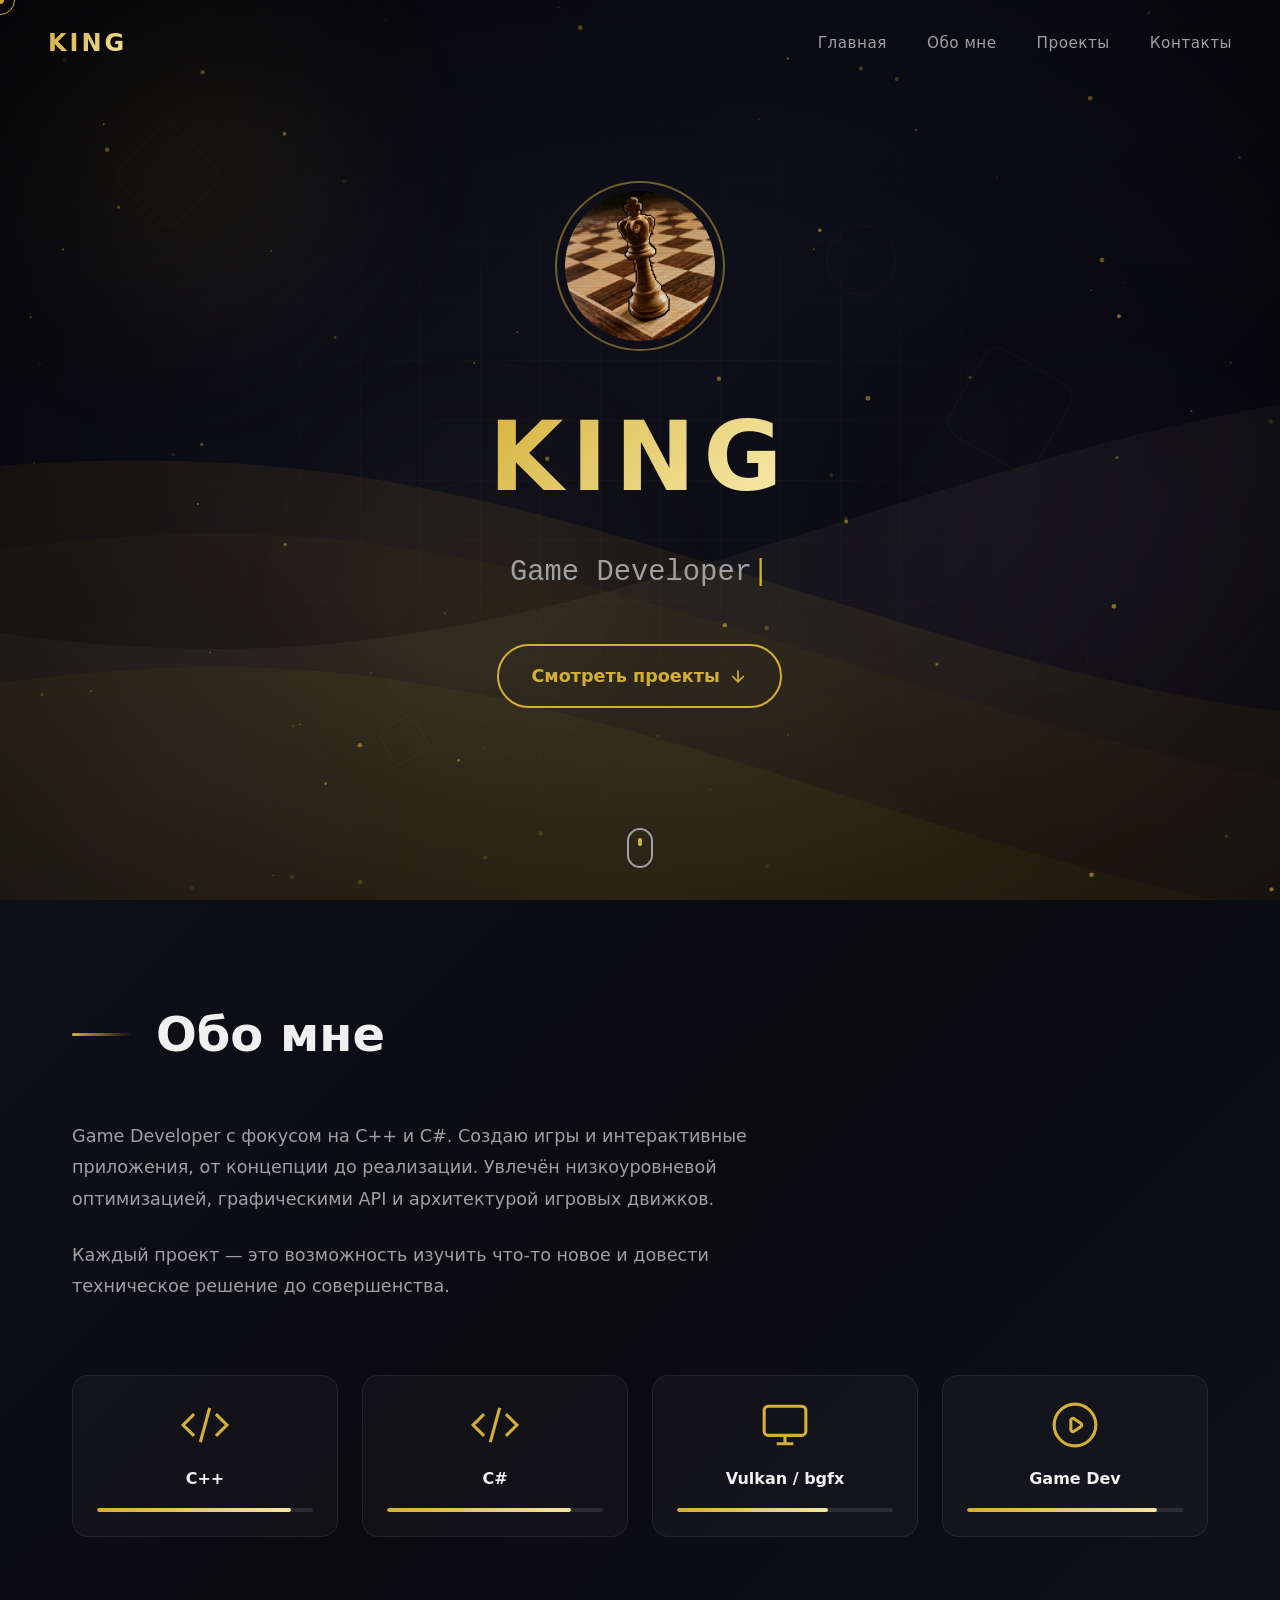
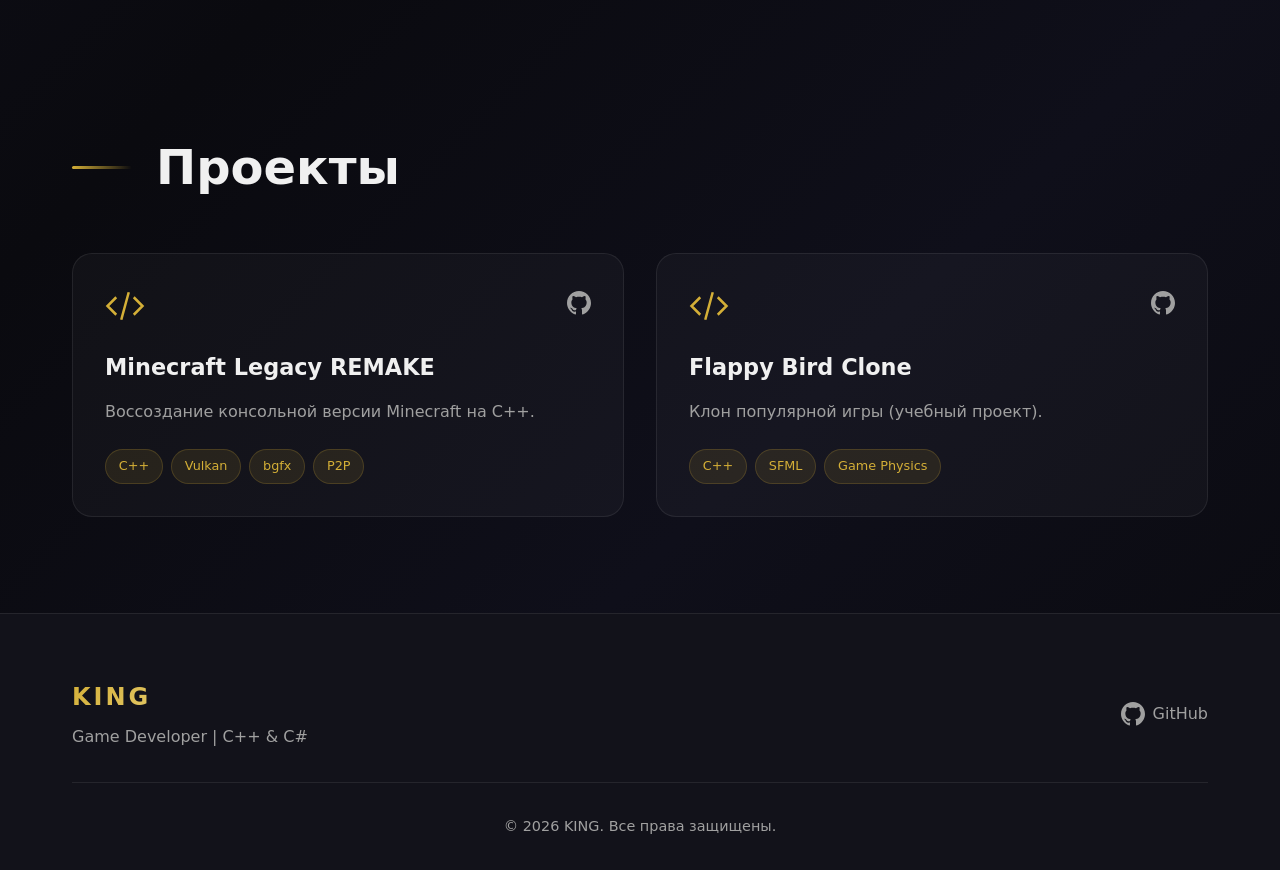
==== index.html @ f9d3071c "Update site files" ====
<!DOCTYPE html>
<html lang="ru">
<head>
    <!-- Кодировка страницы -->
    <meta charset="UTF-8">
    <!-- Адаптивность под мобильные устройства -->
    <meta name="viewport" content="width=device-width, initial-scale=1.0">
    <title>KING — Game Developer</title>
    <link rel="stylesheet" href="style.css">
</head>
<body>

    <!-- ==================== ФОНОВЫЕ ЭЛЕМЕНТЫ ==================== -->
    <!-- Сетка на фоне для визуальной глубины -->
    <div class="bg-grid"></div>

    <!-- Размытые цветные сферы, плавающие по экрану -->
    <div class="bg-orbs">
        <div class="orb orb-1"></div>
        <div class="orb orb-2"></div>
        <div class="orb orb-3"></div>
        <div class="orb orb-4"></div>
    </div>

    <!-- SVG-волны внизу экрана для декоративного эффекта -->
    <div class="waves-container">
        <svg class="wave wave-1" viewBox="0 0 1440 400" preserveAspectRatio="none">
            <path d="M0,200L60,185C120,170,240,140,360,155C480,170,600,230,720,245C840,260,960,230,1080,200C1200,170,1320,140,1380,125L1440,110L1440,400L1380,400C1320,400,1200,400,1080,400C960,400,840,400,720,400C600,400,480,400,360,400C240,400,120,400,60,400L0,400Z"></path>
        </svg>
        <svg class="wave wave-2" viewBox="0 0 1440 400" preserveAspectRatio="none">
            <path d="M0,250L60,230C120,210,240,170,360,180C480,190,600,250,720,270C840,290,960,270,1080,240C1200,210,1320,170,1380,150L1440,130L1440,400L1380,400C1320,400,1200,400,1080,400C960,400,840,400,720,400C600,400,480,400,360,400C240,400,120,400,60,400L0,400Z"></path>
        </svg>
        <svg class="wave wave-3" viewBox="0 0 1440 400" preserveAspectRatio="none">
            <path d="M0,300L60,280C120,260,240,220,360,230C480,240,600,300,720,320C840,340,960,320,1080,290C1200,260,1320,220,1380,200L1440,180L1440,400L1380,400C1320,400,1200,400,1080,400C960,400,840,400,720,400C600,400,480,400,360,400C240,400,120,400,60,400L0,400Z"></path>
        </svg>
        <svg class="wave wave-4" viewBox="0 0 1440 400" preserveAspectRatio="none">
            <path d="M0,150L60,170C120,190,240,230,360,220C480,210,600,150,720,130C840,110,960,130,1080,160C1200,190,1320,230,1380,250L1440,270L1440,400L1380,400C1320,400,1200,400,1080,400C960,400,840,400,720,400C600,400,480,400,360,400C240,400,120,400,60,400L0,400Z"></path>
        </svg>
    </div>

    <!-- Декоративные геометрические фигуры, плавающие по фону -->
    <div class="floating-shapes">
        <div class="shape shape-1"></div>
        <div class="shape shape-2"></div>
        <div class="shape shape-3"></div>
        <div class="shape shape-4"></div>
        <div class="shape shape-5"></div>
    </div>

    <!-- Затемнение по краям экрана (виньетка) -->
    <div class="bg-vignette"></div>

    <!-- ==================== КАСТОМНЫЙ КУРСОР ==================== -->
    <div class="custom-cursor"></div>
    <div class="custom-cursor-follower"></div>

    <!-- Canvas для анимированных частиц -->
    <canvas id="particles"></canvas>

    <!-- ==================== НАВИГАЦИЯ ==================== -->
    <nav class="navbar" id="navbar">
        <div class="nav-logo">KING</div>
        <div class="nav-links">
            <a href="#hero">Главная</a>
            <a href="#about">Обо мне</a>
            <a href="#projects">Проекты</a>
            <a href="#contact">Контакты</a>
        </div>
        <!-- Кнопка-бургер для мобильного меню -->
        <button class="burger" id="burger">
            <span></span>
            <span></span>
            <span></span>
        </button>
    </nav>

    <!-- Полноэкранное мобильное меню -->
    <div class="mobile-menu" id="mobile-menu">
        <a href="#hero">Главная</a>
        <a href="#about">Обо мне</a>
        <a href="#projects">Проекты</a>
        <a href="#contact">Контакты</a>
    </div>

    <!-- ==================== HERO-СЕКЦИЯ ==================== -->
    <section class="hero" id="hero">
        <div class="hero-content">
            <!-- Аватар с анимированным кольцом вокруг -->
            <div class="avatar-container">
                <div class="avatar" id="main-avatar"></div>
                <div class="avatar-ring"></div>
            </div>
            <h1 class="hero-title">KING</h1>
            <!-- Подзаголовок с эффектом печатной машинки -->
            <p class="hero-subtitle"><span id="typed-text"></span><span class="cursor-blink">|</span></p>
            <a href="#projects" class="scroll-btn">
                <span>Смотреть проекты</span>
                <svg class="scroll-arrow" viewBox="0 0 24 24" fill="none" stroke="currentColor" stroke-width="2">
                    <path d="M12 5v14M5 12l7 7 7-7"/>
                </svg>
            </a>
        </div>
        <!-- Индикатор прокрутки (иконка мыши) -->
        <div class="scroll-indicator">
            <div class="mouse">
                <div class="wheel"></div>
            </div>
        </div>
    </section>

    <!-- ==================== СЕКЦИЯ "ОБО МНЕ" ==================== -->
    <section class="about" id="about">
        <div class="container">
            <h2 class="section-title reveal">
                <span class="title-line"></span>
                Обо мне
            </h2>
            <div class="about-content">
                <!-- Текстовое описание -->
                <div class="about-text reveal">
                    <p>Game Developer с фокусом на C++ и C#. Создаю игры и интерактивные приложения, от концепции до реализации. Увлечён низкоуровневой оптимизацией, графическими API и архитектурой игровых движков.</p>
                    <p>Каждый проект — это возможность изучить что-то новое и довести техническое решение до совершенства.</p>
                </div>
                <!-- Карточки навыков с прогресс-барами -->
                <div class="skills-grid reveal">
                    <div class="skill-card">
                        <div class="skill-icon">
                            <svg viewBox="0 0 24 24" fill="none" stroke="currentColor" stroke-width="1.5">
                                <path d="M17.25 6.75L22.5 12l-5.25 5.25m-10.5 0L1.5 12l5.25-5.25m7.5-3l-4.5 16.5"/>
                            </svg>
                        </div>
                        <h3>C++</h3>
                        <div class="skill-bar"><div class="skill-fill" data-width="90"></div></div>
                    </div>
                    <div class="skill-card">
                        <div class="skill-icon">
                            <svg viewBox="0 0 24 24" fill="none" stroke="currentColor" stroke-width="1.5">
                                <path d="M17.25 6.75L22.5 12l-5.25 5.25m-10.5 0L1.5 12l5.25-5.25m7.5-3l-4.5 16.5"/>
                            </svg>
                        </div>
                        <h3>C#</h3>
                        <div class="skill-bar"><div class="skill-fill" data-width="85"></div></div>
                    </div>
                    <div class="skill-card">
                        <div class="skill-icon">
                            <svg viewBox="0 0 24 24" fill="none" stroke="currentColor" stroke-width="1.5">
                                <rect x="2" y="3" width="20" height="14" rx="2"/>
                                <path d="M8 21h8M12 17v4"/>
                            </svg>
                        </div>
                        <h3>Vulkan / bgfx</h3>
                        <div class="skill-bar"><div class="skill-fill" data-width="70"></div></div>
                    </div>
                    <div class="skill-card">
                        <div class="skill-icon">
                            <svg viewBox="0 0 24 24" fill="none" stroke="currentColor" stroke-width="1.5">
                                <path d="M14.752 11.168l-3.197-2.132A1 1 0 0010 9.87v4.263a1 1 0 001.555.832l3.197-2.132a1 1 0 000-1.664z"/>
                                <circle cx="12" cy="12" r="10"/>
                            </svg>
                        </div>
                        <h3>Game Dev</h3>
                        <div class="skill-bar"><div class="skill-fill" data-width="88"></div></div>
                    </div>
                </div>
            </div>
        </div>
    </section>

    <!-- ==================== СЕКЦИЯ "ПРОЕКТЫ" ==================== -->
    <section class="projects" id="projects">
        <div class="container">
            <h2 class="section-title reveal">
                <span class="title-line"></span>
                Проекты
            </h2>
            <!-- Карточки проектов генерируются через JS -->
            <div class="projects-grid" id="projects-grid"></div>
        </div>
    </section>

    <!-- ==================== СТРАНИЦА ПРОЕКТА (полноэкранная) ==================== -->
    <div class="project-page" id="project-page">
        <!-- Панорамное фоновое изображение проекта -->
        <div class="page-panorama" id="page-panorama"></div>
        <!-- Затемняющий оверлей -->
        <div class="page-overlay"></div>
        <!-- Кнопка закрытия страницы проекта -->
        <button class="page-close" onclick="closeProject()">
            <svg viewBox="0 0 24 24" fill="none" stroke="currentColor" stroke-width="2">
                <path d="M18 6L6 18M6 6l12 12"/>
            </svg>
        </button>
        <div class="page-content">
            <div class="page-inner">
                <h1 class="page-title" id="page-title"></h1>
                <p class="page-desc" id="page-desc"></p>
                <!-- Скриншоты проекта (кликабельные, открываются в лайтбоксе) -->
                <div class="page-screenshots" id="page-screenshots"></div>
                <div class="page-tech">
                    <h3>Технологии</h3>
                    <div class="tech-tags" id="page-tech"></div>
                </div>
                <!-- Ссылка на GitHub репозиторий -->
                <a href="#" class="page-github" id="page-github" target="_blank">
                    <svg viewBox="0 0 24 24" fill="currentColor">
                        <path d="M12 0c-6.626 0-12 5.373-12 12 0 5.302 3.438 9.8 8.207 11.387.599.111.793-.261.793-.577v-2.234c-3.338.726-4.033-1.416-4.033-1.416-.546-1.387-1.333-1.756-1.333-1.756-1.089-.745.083-.729.083-.729 1.205.084 1.839 1.237 1.839 1.237 1.07 1.834 2.807 1.304 3.492.997.107-.775.418-1.305.762-1.604-2.665-.305-5.467-1.334-5.467-5.931 0-1.311.469-2.381 1.236-3.221-.124-.303-.535-1.524.117-3.176 0 0 1.008-.322 3.301 1.23.957-.266 1.983-.399 3.003-.404 1.02.005 2.047.138 3.006.404 2.291-1.552 3.297-1.23 3.297-1.23.653 1.653.242 2.874.118 3.176.77.84 1.235 1.911 1.235 3.221 0 4.609-2.807 5.624-5.479 5.921.43.372.823 1.102.823 2.222v3.293c0 .319.192.694.801.576 4.765-1.589 8.199-6.086 8.199-11.386 0-6.627-5.373-12-12-12z"/>
                    </svg>
                    GitHub
                </a>
            </div>
        </div>
    </div>

    <!-- ==================== ЛАЙТБОКС (просмотр изображений) ==================== -->
    <div class="lightbox" id="lightbox">
        <button class="lightbox-close" onclick="closeLightbox()">
            <svg viewBox="0 0 24 24" fill="none" stroke="currentColor" stroke-width="2">
                <path d="M18 6L6 18M6 6l12 12"/>
            </svg>
        </button>
        <img src="" alt="" id="lightbox-img">
    </div>

    <!-- ==================== ФУТЕР ==================== -->
    <footer class="footer" id="contact">
        <div class="container">
            <div class="footer-content">
                <div class="footer-brand">
                    <h3>KING</h3>
                    <p>Game Developer | C++ & C#</p>
                </div>
                <div class="footer-links">
                    <a href="https://github.com/TheLER0N" target="_blank" class="footer-link">
                        <svg viewBox="0 0 24 24" fill="currentColor">
                            <path d="M12 0c-6.626 0-12 5.373-12 12 0 5.302 3.438 9.8 8.207 11.387.599.111.793-.261.793-.577v-2.234c-3.338.726-4.033-1.416-4.033-1.416-.546-1.387-1.333-1.756-1.333-1.756-1.089-.745.083-.729.083-.729 1.205.084 1.839 1.237 1.839 1.237 1.07 1.834 2.807 1.304 3.492.997.107-.775.418-1.305.762-1.604-2.665-.305-5.467-1.334-5.467-5.931 0-1.311.469-2.381 1.236-3.221-.124-.303-.535-1.524.117-3.176 0 0 1.008-.322 3.301 1.23.957-.266 1.983-.399 3.003-.404 1.02.005 2.047.138 3.006.404 2.291-1.552 3.297-1.23 3.297-1.23.653 1.653.242 2.874.118 3.176.77.84 1.235 1.911 1.235 3.221 0 4.609-2.807 5.624-5.479 5.921.43.372.823 1.102.823 2.222v3.293c0 .319.192.694.801.576 4.765-1.589 8.199-6.086 8.199-11.386 0-6.627-5.373-12-12-12z"/>
                        </svg>
                        GitHub
                    </a>
                </div>
            </div>
            <div class="footer-bottom">
                <p>&copy; 2026 KING. Все права защищены.</p>
            </div>
        </div>
    </footer>

    <script>
        // ==================== ДАННЫЕ ПРОЕКТОВ ====================
        // Массив объектов — каждый объект это один проект
        const projects = [
            {
                id: 'mc-legacy',
                title: 'Minecraft Legacy REMAKE',
                shortDesc: 'Воссоздание консольной версии Minecraft на C++.',
                fullDesc: 'Глобальный проект по ремейку Legacy-версии Minecraft. Реализована кастомная генерация миров, поддержка загрузки Bedrock-миров и P2P сервера для мини-игр. Написано с использованием современных графических API (Vulkan/bgfx).',
                github: 'https://github.com/TheLER0N/Minecraft_legacy_REMAKE',
                tech: ['C++', 'Vulkan', 'bgfx', 'P2P'],
                panorama: {
                    day: 'assets/Minecraft leagcy REMAKE/panorama_tu69_day.png',
                    night: 'assets/Minecraft leagcy REMAKE/panorama_tu69_night.png',
                },
                theme: {
                    bg: '#1a1f1a',
                    accent: '#5c9125',
                },
                screenshots: [
                    'assets/Minecraft leagcy REMAKE/chunk.png',
                    'assets/Minecraft leagcy REMAKE/menu.png',
                    'assets/Minecraft leagcy REMAKE/gen_world.png'
                ],
                // Отдельная страница вместо модалки
                isExternal: true,
                pageUrl: 'minecraft_legacy.html'
            },
            {
                id: 'flappy',
                title: 'Flappy Bird Clone',
                shortDesc: 'Клон популярной игры (учебный проект).',
                fullDesc: 'Разработка клона Flappy Bird. Изначально делался как проект для сдачи преподавателю. Акцент на физику прыжка и бесконечную генерацию труб.',
                github: 'https://github.com/TheLER0N',
                tech: ['C++', 'SFML', 'Game Physics'],
                panorama: '',
                theme: {
                    bg: '#1a2530',
                    accent: '#71c5cf',
                },
                screenshots: []
            }
        ];

        // ==================== РЕНДЕР КАРТОЧЕК ПРОЕКТОВ ====================
        const grid = document.getElementById('projects-grid');
        const projectPage = document.getElementById('project-page');
        const root = document.documentElement;

        // Генерируем карточки из массива projects
        projects.forEach((proj, i) => {
            const card = document.createElement('div');
            card.className = 'project-card reveal';
            card.style.transitionDelay = `${i * 0.1}s`;
            card.innerHTML = `
                <div class="card-glow"></div>
                <div class="card-header">
                    <div class="card-icon">
                        <svg viewBox="0 0 24 24" fill="none" stroke="currentColor" stroke-width="1.5">
                            <path d="M17.25 6.75L22.5 12l-5.25 5.25m-10.5 0L1.5 12l5.25-5.25m7.5-3l-4.5 16.5"/>
                        </svg>
                    </div>
                    <a href="${proj.github}" target="_blank" class="card-github" onclick="event.stopPropagation()">
                        <svg viewBox="0 0 24 24" fill="currentColor">
                            <path d="M12 0c-6.626 0-12 5.373-12 12 0 5.302 3.438 9.8 8.207 11.387.599.111.793-.261.793-.577v-2.234c-3.338.726-4.033-1.416-4.033-1.416-.546-1.387-1.333-1.756-1.333-1.756-1.089-.745.083-.729.083-.729 1.205.084 1.839 1.237 1.839 1.237 1.07 1.834 2.807 1.304 3.492.997.107-.775.418-1.305.762-1.604-2.665-.305-5.467-1.334-5.467-5.931 0-1.311.469-2.381 1.236-3.221-.124-.303-.535-1.524.117-3.176 0 0 1.008-.322 3.301 1.23.957-.266 1.983-.399 3.003-.404 1.02.005 2.047.138 3.006.404 2.291-1.552 3.297-1.23 3.297-1.23.653 1.653.242 2.874.118 3.176.77.84 1.235 1.911 1.235 3.221 0 4.609-2.807 5.624-5.479 5.921.43.372.823 1.102.823 2.222v3.293c0 .319.192.694.801.576 4.765-1.589 8.199-6.086 8.199-11.386 0-6.627-5.373-12-12-12z"/>
                        </svg>
                    </a>
                </div>
                <h3>${proj.title}</h3>
                <p>${proj.shortDesc}</p>
                <div class="card-tags">
                    ${proj.tech.map(t => `<span class="tag">${t}</span>`).join('')}
                </div>
            `;

            // Если проект имеет отдельную страницу — делаем карточку ссылкой
            if (proj.isExternal) {
                const link = document.createElement('a');
                link.href = proj.pageUrl;
                link.className = 'project-card-link';
                link.style.textDecoration = 'none';
                link.style.color = 'inherit';
                link.style.display = 'block';
                link.appendChild(card);
                // Tilt-эффект для карточек-ссылок
                link.addEventListener('mousemove', (e) => handleCardTilt(e, card));
                link.addEventListener('mouseleave', () => resetCardTilt(card));
                grid.appendChild(link);
            } else {
                // Обычная модалка
                card.onclick = () => openProject(proj);
                card.addEventListener('mousemove', (e) => handleCardTilt(e, card));
                card.addEventListener('mouseleave', () => resetCardTilt(card));
                grid.appendChild(card);
            }
        });

        // ==================== 3D TILT-ЭФФЕКТ КАРТОЧЕК ====================
        function handleCardTilt(e, card) {
            const rect = card.getBoundingClientRect();
            const x = e.clientX - rect.left;
            const y = e.clientY - rect.top;
            const centerX = rect.width / 2;
            const centerY = rect.height / 2;
            const rotateX = (y - centerY) / 15;
            const rotateY = (centerX - x) / 15;
            card.style.transform = `perspective(1000px) rotateX(${rotateX}deg) rotateY(${rotateY}deg) translateY(-8px)`;
            // Свечение следует за курсором
            const glow = card.querySelector('.card-glow');
            glow.style.background = `radial-gradient(circle at ${x}px ${y}px, rgba(212, 175, 55, 0.15), transparent 60%)`;
        }

        function resetCardTilt(card) {
            card.style.transform = '';
            const glow = card.querySelector('.card-glow');
            glow.style.background = 'transparent';
        }

        // ==================== ОТКРЫТИЕ СТРАНИЦЫ ПРОЕКТА ====================
        function openProject(proj) {
            // Устанавливаем акцентный цвет страницы проекта
            root.style.setProperty('--page-accent', proj.theme.accent);

            // Выбираем панораму (10% шанс ночной для Minecraft)
            let panoramaSrc;
            if (typeof proj.panorama === 'object') {
                panoramaSrc = Math.random() < 0.1 ? proj.panorama.night : proj.panorama.day;
            } else if (proj.panorama) {
                panoramaSrc = proj.panorama;
            } else {
                panoramaSrc = '';
            }
            if (panoramaSrc) {
                document.getElementById('page-panorama').style.backgroundImage = `url('${panoramaSrc}')`;
            }
            document.getElementById('page-title').innerText = proj.title;
            document.getElementById('page-title').style.color = proj.theme.accent;
            document.getElementById('page-desc').innerText = proj.fullDesc;
            document.getElementById('page-github').href = proj.github;

            // Рендерим теги технологий
            const techContainer = document.getElementById('page-tech');
            techContainer.innerHTML = proj.tech.map(t => `<span class="tag">${t}</span>`).join('');

            // Рендерим скриншоты с обработкой ошибок
            const screensContainer = document.getElementById('page-screenshots');
            screensContainer.innerHTML = '';
            if (proj.screenshots && proj.screenshots.length > 0) {
                proj.screenshots.forEach(src => {
                    const img = document.createElement('img');
                    img.src = src;
                    img.className = 'page-screenshot-img';
                    img.alt = `Скриншот ${proj.title}`;
                    img.onclick = () => openLightbox(src);
                    // Если изображение не загрузилось — показываем заглушку
                    img.onerror = () => {
                        img.style.display = 'none';
                        screensContainer.innerHTML += `<div class="page-screenshot-placeholder">Скриншот скоро появится</div>`;
                    };
                    screensContainer.appendChild(img);
                });
            } else {
                screensContainer.innerHTML = `<div class="page-screenshot-placeholder">Скриншоты скоро появятся</div>`;
            }

            // Активируем страницу и блокируем прокрутку фона
            projectPage.classList.add('active');
            document.body.style.overflow = 'hidden';
        }

        function closeProject() {
            projectPage.classList.remove('active');
            document.body.style.overflow = '';
        }

        // ==================== ЛАЙТБОКС ====================
        const lightbox = document.getElementById('lightbox');
        const lightboxImg = document.getElementById('lightbox-img');

        function openLightbox(src) {
            lightboxImg.src = src;
            lightbox.classList.add('active');
        }

        function closeLightbox() {
            lightbox.classList.remove('active');
        }

        // Закрытие лайтбокса по клику на фон
        lightbox.onclick = (e) => {
            if (e.target === lightbox) closeLightbox();
        };

        // Закрытие по Escape (и проекта, и лайтбокса)
        document.addEventListener('keydown', (e) => {
            if (e.key === 'Escape') {
                closeProject();
                closeLightbox();
            }
        });

        // ==================== ЭФФЕКТ ПЕЧАТНОЙ МАШИНКИ ====================
        const typedText = document.getElementById('typed-text');
        const phrases = ['Game Developer', 'C++ & C#', 'Vulkan / bgfx', 'Creating Worlds'];
        let phraseIndex = 0;
        let charIndex = 0;
        let isDeleting = false;

        function typeEffect() {
            const current = phrases[phraseIndex];
            if (isDeleting) {
                typedText.textContent = current.substring(0, charIndex--);
            } else {
                typedText.textContent = current.substring(0, charIndex++);
            }

            let speed = isDeleting ? 50 : 100;

            // Пауза после полного набора, затем удаление
            if (!isDeleting && charIndex === current.length + 1) {
                speed = 2000;
                isDeleting = true;
            } else if (isDeleting && charIndex === -1) {
                isDeleting = false;
                phraseIndex = (phraseIndex + 1) % phrases.length;
                speed = 500;
            }

            setTimeout(typeEffect, speed);
        }

        typeEffect();

        // ==================== НАВБАР (эффект при скролле) ====================
        const navbar = document.getElementById('navbar');
        window.addEventListener('scroll', () => {
            navbar.classList.toggle('scrolled', window.scrollY > 50);
        });

        // ==================== МОБИЛЬНОЕ МЕНЮ ====================
        const burger = document.getElementById('burger');
        const mobileMenu = document.getElementById('mobile-menu');
        burger.addEventListener('click', () => {
            burger.classList.toggle('active');
            mobileMenu.classList.toggle('active');
        });

        // Закрытие мобильного меню при клике на ссылку
        mobileMenu.querySelectorAll('a').forEach(link => {
            link.addEventListener('click', () => {
                burger.classList.remove('active');
                mobileMenu.classList.remove('active');
            });
        });

        // ==================== SCROLL-АНИМАЦИИ (IntersectionObserver) ====================
        const observer = new IntersectionObserver((entries) => {
            entries.forEach(entry => {
                if (entry.isIntersecting) {
                    entry.target.classList.add('visible');
                    // Анимируем skill-бары при появлении в viewport
                    const fills = entry.target.querySelectorAll('.skill-fill');
                    fills.forEach(fill => {
                        const width = fill.getAttribute('data-width');
                        setTimeout(() => {
                            fill.style.width = width + '%';
                        }, 300);
                    });
                }
            });
        }, { threshold: 0.1 });

        document.querySelectorAll('.reveal').forEach(el => observer.observe(el));

        // ==================== СИСТЕМА ЧАСТИЦ (Canvas) ====================
        const canvas = document.getElementById('particles');
        const ctx = canvas.getContext('2d');
        let particles = [];

        function resizeCanvas() {
            canvas.width = window.innerWidth;
            canvas.height = window.innerHeight;
        }

        resizeCanvas();
        window.addEventListener('resize', resizeCanvas);

        class Particle {
            constructor() {
                this.reset();
            }
            reset() {
                this.x = Math.random() * canvas.width;
                this.y = Math.random() * canvas.height;
                this.size = Math.random() * 2 + 0.5;
                this.speedX = (Math.random() - 0.5) * 0.5;
                this.speedY = (Math.random() - 0.5) * 0.5;
                this.opacity = Math.random() * 0.5 + 0.1;
            }
            update() {
                this.x += this.speedX;
                this.y += this.speedY;
                // Если частица вышла за границы — сброс
                if (this.x < 0 || this.x > canvas.width || this.y < 0 || this.y > canvas.height) {
                    this.reset();
                }
            }
            draw() {
                ctx.beginPath();
                ctx.arc(this.x, this.y, this.size, 0, Math.PI * 2);
                ctx.fillStyle = `rgba(212, 175, 55, ${this.opacity})`;
                ctx.fill();
            }
        }

        // Создаём 80 частиц
        for (let i = 0; i < 80; i++) {
            particles.push(new Particle());
        }

        function animateParticles() {
            ctx.clearRect(0, 0, canvas.width, canvas.height);
            particles.forEach(p => {
                p.update();
                p.draw();
            });

            // Рисуем линии между близкими частицами
            for (let i = 0; i < particles.length; i++) {
                for (let j = i + 1; j < particles.length; j++) {
                    const dx = particles[i].x - particles[j].x;
                    const dy = particles[i].y - particles[j].y;
                    const dist = Math.sqrt(dx * dx + dy * dy);
                    if (dist < 100) {
                        ctx.beginPath();
                        ctx.moveTo(particles[i].x, particles[i].y);
                        ctx.lineTo(particles[j].x, particles[j].y);
                        ctx.strokeStyle = `rgba(212, 175, 55, ${0.08 * (1 - dist / 100)})`;
                        ctx.lineWidth = 0.5;
                        ctx.stroke();
                    }
                }
            }
            requestAnimationFrame(animateParticles);
        }

        animateParticles();

        // ==================== КАСТОМНЫЙ КУРСОР ====================
        const cursor = document.querySelector('.custom-cursor');
        const follower = document.querySelector('.custom-cursor-follower');

        let mouseX = 0, mouseY = 0;
        let followerX = 0, followerY = 0;
        const speed = 0.12;

        document.addEventListener('mousemove', (e) => {
            mouseX = e.clientX;
            mouseY = e.clientY;
            cursor.style.left = mouseX + 'px';
            cursor.style.top = mouseY + 'px';
        });

        // Follower плавно догоняет курсор
        function animateFollower() {
            followerX += (mouseX - followerX) * speed;
            followerY += (mouseY - followerY) * speed;
            follower.style.left = followerX + 'px';
            follower.style.top = followerY + 'px';
            requestAnimationFrame(animateFollower);
        }

        animateFollower();

        // Увеличение курсора при наведении на интерактивные элементы
        document.querySelectorAll('a, button, .project-card').forEach(el => {
            el.addEventListener('mouseenter', () => {
                cursor.classList.add('active');
                follower.classList.add('active');
            });
            el.addEventListener('mouseleave', () => {
                cursor.classList.remove('active');
                follower.classList.remove('active');
            });
        });

        // ==================== ПЛАВНАЯ ПРОКРУТКА ====================
        document.querySelectorAll('.nav-links a').forEach(link => {
            link.addEventListener('click', (e) => {
                e.preventDefault();
                const target = document.querySelector(link.getAttribute('href'));
                if (target) {
                    target.scrollIntoView({ behavior: 'smooth' });
                }
            });
        });

        document.querySelectorAll('.mobile-menu a').forEach(link => {
            link.addEventListener('click', (e) => {
                e.preventDefault();
                const target = document.querySelector(link.getAttribute('href'));
                if (target) {
                    target.scrollIntoView({ behavior: 'smooth' });
                }
            });
        });
    </script>
</body>
</html>
---- style.css ----
/* ==================== CSS ПЕРЕМЕННЫЕ ==================== */
/* Основная цветовая палитра: тёмный фон + золотой акцент */
:root {
    --bg-primary: #0a0a0f;
    --bg-secondary: #12121a;
    --bg-card: rgba(255, 255, 255, 0.03);
    --text-primary: #f0f0f0;
    --text-secondary: #a0a0a0;
    --accent: #d4af37;
    --accent-light: #f4e5a1;
    --accent-glow: rgba(212, 175, 55, 0.3);
    --accent-subtle: rgba(212, 175, 55, 0.1);
    --font-main: 'Segoe UI', system-ui, -apple-system, sans-serif;
    --font-mono: 'JetBrains Mono', 'Fira Code', 'Courier New', monospace;
    --border: rgba(255, 255, 255, 0.08);
    --modal-accent: #d4af37;
    --transition: 0.3s cubic-bezier(0.4, 0, 0.2, 1);
}

/* ==================== СБРОС СТИЛЕЙ ==================== */
* {
    margin: 0;
    padding: 0;
    box-sizing: border-box;
}

html {
    scroll-behavior: smooth;
}

body {
    background: linear-gradient(135deg, #0a0a0f 0%, #0f0f1a 25%, #0a0a0f 50%, #0f0f1a 75%, #0a0a0f 100%);
    color: var(--text-primary);
    font-family: var(--font-main);
    line-height: 1.6;
    overflow-x: hidden;
    overscroll-behavior: none;
}

/* ==================== ФОНОВАЯ СЕТКА ==================== */
.bg-grid {
    position: fixed;
    top: 0;
    left: 0;
    width: 100%;
    height: 100%;
    z-index: 0;
    pointer-events: none;
    background-image:
        linear-gradient(rgba(212, 175, 55, 0.03) 1px, transparent 1px),
        linear-gradient(90deg, rgba(212, 175, 55, 0.03) 1px, transparent 1px);
    background-size: 60px 60px;
    mask-image: radial-gradient(ellipse at center, black 20%, transparent 70%);
    -webkit-mask-image: radial-gradient(ellipse at center, black 20%, transparent 70%);
    transform: translateZ(0);
    contain: layout style paint;
}

/* ==================== ПЛАВАЮЩИЕ ОРБЫ (размытые цветные сферы) ==================== */
.bg-orbs {
    position: fixed;
    top: 0;
    left: 0;
    width: 100%;
    height: 100%;
    z-index: 0;
    pointer-events: none;
    overflow: hidden;
    transform: translateZ(0);
    contain: layout style paint;
}

.orb {
    position: absolute;
    border-radius: 50%;
    filter: blur(60px);
    opacity: 0.35;
    will-change: transform;
    transform: translateZ(0);
}

/* Орб 1: золотой, верхний левый угол */
.orb-1 {
    width: 500px;
    height: 500px;
    background: radial-gradient(circle, rgba(212, 175, 55, 0.3), transparent 70%);
    top: -10%;
    left: -5%;
    animation: orb-float-1 25s ease-in-out infinite;
}

/* Орб 2: фиолетовый, правая сторона */
.orb-2 {
    width: 600px;
    height: 600px;
    background: radial-gradient(circle, rgba(100, 60, 180, 0.2), transparent 70%);
    top: 30%;
    right: -10%;
    animation: orb-float-2 30s ease-in-out infinite;
}

/* Орб 3: золотой, нижняя часть */
.orb-3 {
    width: 450px;
    height: 450px;
    background: radial-gradient(circle, rgba(212, 175, 55, 0.15), transparent 70%);
    bottom: 10%;
    left: 20%;
    animation: orb-float-3 22s ease-in-out infinite;
}

/* Орб 4: синий, нижний левый угол */
.orb-4 {
    width: 550px;
    height: 550px;
    background: radial-gradient(circle, rgba(30, 80, 160, 0.15), transparent 70%);
    top: 60%;
    left: -10%;
    animation: orb-float-4 28s ease-in-out infinite;
}

/* Анимации плавания для каждого орба (уникальные траектории) */
@keyframes orb-float-1 {
    0%, 100% { transform: translate(0, 0) scale(1); }
    25% { transform: translate(100px, 80px) scale(1.1); }
    50% { transform: translate(50px, 150px) scale(0.9); }
    75% { transform: translate(-30px, 60px) scale(1.05); }
}

@keyframes orb-float-2 {
    0%, 100% { transform: translate(0, 0) scale(1); }
    25% { transform: translate(-80px, -60px) scale(1.15); }
    50% { transform: translate(-120px, 40px) scale(0.85); }
    75% { transform: translate(-40px, -100px) scale(1.1); }
}

@keyframes orb-float-3 {
    0%, 100% { transform: translate(0, 0) scale(1); }
    25% { transform: translate(60px, -80px) scale(0.95); }
    50% { transform: translate(-40px, -120px) scale(1.1); }
    75% { transform: translate(80px, -40px) scale(1); }
}

@keyframes orb-float-4 {
    0%, 100% { transform: translate(0, 0) scale(1); }
    25% { transform: translate(70px, -50px) scale(1.1); }
    50% { transform: translate(120px, -100px) scale(0.9); }
    75% { transform: translate(40px, -30px) scale(1.05); }
}

/* ==================== ВИНЬЕТКА (затемнение по краям) ==================== */
.bg-vignette {
    position: fixed;
    top: 0;
    left: 0;
    width: 100%;
    height: 100%;
    z-index: 0;
    pointer-events: none;
    background: radial-gradient(ellipse at center, transparent 40%, rgba(0, 0, 0, 0.5) 100%);
}

/* ==================== ДЕКОРАТИВНЫЕ ГЕОМЕТРИЧЕСКИЕ ФИГУРЫ ==================== */
.floating-shapes {
    position: fixed;
    top: 0;
    left: 0;
    width: 100%;
    height: 100%;
    z-index: 0;
    pointer-events: none;
    overflow: hidden;
    transform: translateZ(0);
    contain: layout style paint;
}

.shape {
    position: absolute;
    border: 1px solid rgba(212, 175, 55, 0.15);
    opacity: 0.3;
    will-change: transform;
    transform: translateZ(0);
}

.shape-1 {
    width: 80px;
    height: 80px;
    top: 15%;
    left: 10%;
    border-radius: 12px;
    transform: rotate(45deg) translateZ(0);
    animation: shape-float-1 20s ease-in-out infinite;
}

.shape-2 {
    width: 60px;
    height: 60px;
    top: 70%;
    right: 15%;
    border-radius: 50%;
    animation: shape-float-2 25s ease-in-out infinite;
}

.shape-3 {
    width: 100px;
    height: 100px;
    top: 40%;
    left: 75%;
    border-radius: 16px;
    transform: rotate(30deg) translateZ(0);
    animation: shape-float-3 22s ease-in-out infinite;
}

.shape-4 {
    width: 40px;
    height: 40px;
    top: 80%;
    left: 30%;
    border-radius: 8px;
    transform: rotate(60deg) translateZ(0);
    animation: shape-float-4 18s ease-in-out infinite;
}

.shape-5 {
    width: 70px;
    height: 70px;
    top: 25%;
    right: 30%;
    border-radius: 50%;
    animation: shape-float-5 28s ease-in-out infinite;
}

/* Анимации плавания фигур (вращение + перемещение) */
@keyframes shape-float-1 {
    0%, 100% { transform: rotate(45deg) translate(0, 0); opacity: 0.3; }
    25% { transform: rotate(90deg) translate(30px, -20px); opacity: 0.5; }
    50% { transform: rotate(135deg) translate(-20px, 30px); opacity: 0.2; }
    75% { transform: rotate(180deg) translate(10px, -10px); opacity: 0.4; }
}

@keyframes shape-float-2 {
    0%, 100% { transform: translate(0, 0); opacity: 0.3; }
    33% { transform: translate(-40px, -30px); opacity: 0.5; }
    66% { transform: translate(20px, 20px); opacity: 0.2; }
}

@keyframes shape-float-3 {
    0%, 100% { transform: rotate(30deg) translate(0, 0); opacity: 0.25; }
    50% { transform: rotate(120deg) translate(-30px, 40px); opacity: 0.45; }
}

@keyframes shape-float-4 {
    0%, 100% { transform: rotate(60deg) translate(0, 0); opacity: 0.35; }
    25% { transform: rotate(120deg) translate(20px, 10px); opacity: 0.2; }
    75% { transform: rotate(240deg) translate(-15px, -25px); opacity: 0.5; }
}

@keyframes shape-float-5 {
    0%, 100% { transform: translate(0, 0) scale(1); opacity: 0.3; }
    50% { transform: translate(40px, -20px) scale(1.2); opacity: 0.5; }
}

/* ==================== SVG-ВОЛНЫ (декоративные, внизу экрана) ==================== */
.waves-container {
    position: fixed;
    top: 0;
    left: 0;
    width: 100%;
    height: 100%;
    z-index: 0;
    pointer-events: none;
    overflow: hidden;
    transform: translateZ(0);
    contain: layout style paint;
}

.wave {
    position: absolute;
    width: 300%;
    height: auto;
    bottom: -25%;
    left: -50%;
    will-change: transform;
    transform: translateZ(0);
}

.wave-1 {
    fill: var(--accent);
    opacity: 0.08;
    animation: wave-move-1 18s ease-in-out infinite alternate;
}

.wave-2 {
    fill: #8b6914;
    opacity: 0.06;
    animation: wave-move-2 22s ease-in-out infinite alternate;
}

.wave-3 {
    fill: #c9a02e;
    opacity: 0.07;
    animation: wave-move-3 26s ease-in-out infinite alternate;
}

.wave-4 {
    fill: #f4e5a1;
    opacity: 0.05;
    animation: wave-move-4 15s ease-in-out infinite alternate;
}

/* Анимации движения волн (разные скорости для параллакса) */
@keyframes wave-move-1 {
    0% { transform: translateX(-5%) translateY(0); }
    100% { transform: translateX(5%) translateY(-15px); }
}

@keyframes wave-move-2 {
    0% { transform: translateX(3%) translateY(5px); }
    100% { transform: translateX(-7%) translateY(-20px); }
}

@keyframes wave-move-3 {
    0% { transform: translateX(-4%) translateY(-5px); }
    100% { transform: translateX(6%) translateY(10px); }
}

@keyframes wave-move-4 {
    0% { transform: translateX(5%) translateY(0); }
    100% { transform: translateX(-5%) translateY(-25px); }
}

/* ==================== ВЫДЕЛЕНИЕ ТЕКСТА И СКРОЛЛБАР ==================== */
::selection {
    background: var(--accent);
    color: var(--bg-primary);
}

::-webkit-scrollbar {
    width: 8px;
}

::-webkit-scrollbar-track {
    background: var(--bg-primary);
}

::-webkit-scrollbar-thumb {
    background: var(--accent);
    border-radius: 4px;
}

::-webkit-scrollbar-thumb:hover {
    background: var(--accent-light);
}

/* ==================== CANVAS ЧАСТИЦ ==================== */
#particles {
    position: fixed;
    top: 0;
    left: 0;
    width: 100%;
    height: 100%;
    pointer-events: none;
    z-index: 0;
}

/* ==================== КАСТОМНЫЙ КУРСОР ==================== */
.custom-cursor {
    width: 8px;
    height: 8px;
    background: var(--accent);
    border-radius: 50%;
    position: fixed;
    pointer-events: none;
    z-index: 10000;
    transform: translate(-50%, -50%);
    transition: width 0.2s, height 0.2s, background 0.2s;
    mix-blend-mode: difference;
}

.custom-cursor-follower {
    width: 30px;
    height: 30px;
    border: 1px solid var(--accent);
    border-radius: 50%;
    position: fixed;
    pointer-events: none;
    z-index: 9999;
    transform: translate(-50%, -50%);
    transition: left 0.15s ease-out, top 0.15s ease-out, width 0.3s, height 0.3s, border-color 0.3s;
}

/* Увеличение курсора при наведении на интерактивные элементы */
.custom-cursor.active,
.custom-cursor-follower.active {
    width: 50px;
    height: 50px;
    background: rgba(212, 175, 55, 0.1);
    border-color: var(--accent-light);
}

/* ==================== НАВИГАЦИЯ (НАВБАР) ==================== */
.navbar {
    position: fixed;
    top: 0;
    left: 0;
    right: 0;
    z-index: 1000;
    padding: 1.5rem 3rem;
    display: flex;
    justify-content: space-between;
    align-items: center;
    transition: all var(--transition);
}

/* Сжатие и размытие фона при скролле */
.navbar.scrolled {
    padding: 1rem 3rem;
    background: rgba(10, 10, 15, 0.85);
    backdrop-filter: blur(20px);
    border-bottom: 1px solid var(--border);
}

.nav-logo {
    font-size: 1.5rem;
    font-weight: 800;
    letter-spacing: 3px;
    background: linear-gradient(135deg, var(--accent), var(--accent-light));
    -webkit-background-clip: text;
    -webkit-text-fill-color: transparent;
    background-clip: text;
}

.nav-links {
    display: flex;
    gap: 2.5rem;
}

.nav-links a {
    color: var(--text-secondary);
    text-decoration: none;
    font-size: 0.95rem;
    font-weight: 500;
    letter-spacing: 0.5px;
    transition: color var(--transition);
    position: relative;
}

/* Подчёркивание ссылки при наведении */
.nav-links a::after {
    content: '';
    position: absolute;
    bottom: -4px;
    left: 0;
    width: 0;
    height: 2px;
    background: var(--accent);
    transition: width var(--transition);
}

.nav-links a:hover {
    color: var(--accent);
}

.nav-links a:hover::after {
    width: 100%;
}

/* ==================== БУРГЕР-МЕНЮ (мобильное) ==================== */
.burger {
    display: none;
    flex-direction: column;
    gap: 5px;
    background: none;
    border: none;
    cursor: pointer;
    padding: 5px;
}

.burger span {
    display: block;
    width: 25px;
    height: 2px;
    background: var(--text-primary);
    transition: all var(--transition);
}

/* Анимация превращения бургера в крестик */
.burger.active span:nth-child(1) {
    transform: rotate(45deg) translate(5px, 5px);
}

.burger.active span:nth-child(2) {
    opacity: 0;
}

.burger.active span:nth-child(3) {
    transform: rotate(-45deg) translate(7px, -6px);
}

/* Полноэкранное мобильное меню */
.mobile-menu {
    position: fixed;
    top: 0;
    left: 0;
    right: 0;
    bottom: 0;
    background: rgba(10, 10, 15, 0.98);
    backdrop-filter: blur(20px);
    display: flex;
    flex-direction: column;
    justify-content: center;
    align-items: center;
    gap: 2rem;
    z-index: 999;
    opacity: 0;
    pointer-events: none;
    transition: opacity var(--transition);
}

.mobile-menu.active {
    opacity: 1;
    pointer-events: all;
}

.mobile-menu a {
    color: var(--text-primary);
    text-decoration: none;
    font-size: 1.5rem;
    font-weight: 600;
    letter-spacing: 2px;
    transition: color var(--transition);
}

.mobile-menu a:hover {
    color: var(--accent);
}

/* ==================== HERO-СЕКЦИЯ ==================== */
.hero {
    min-height: 100vh;
    display: flex;
    flex-direction: column;
    justify-content: center;
    align-items: center;
    position: relative;
    z-index: 1;
    padding: 2rem;
    transform: translateZ(0);
    will-change: transform;
}

.hero-content {
    text-align: center;
    max-width: 800px;
    transform: translateZ(0);
    will-change: transform;
}

/* Контейнер аватара с кольцом */
.avatar-container {
    position: relative;
    display: inline-block;
    margin-bottom: 2rem;
}

.avatar {
    width: 150px;
    height: 150px;
    border-radius: 50%;
    background-image: url('assets/logo/KING.png');
    background-size: cover;
    background-position: center;
    position: relative;
    z-index: 2;
}

/* Пульсирующее кольцо вокруг аватара */
.avatar-ring {
    position: absolute;
    top: -10px;
    left: -10px;
    right: -10px;
    bottom: -10px;
    border-radius: 50%;
    border: 2px solid var(--accent);
    opacity: 0.5;
    animation: pulse-ring 2s ease-in-out infinite;
}

@keyframes pulse-ring {
    0%, 100% {
        transform: scale(1);
        opacity: 0.5;
    }
    50% {
        transform: scale(1.05);
        opacity: 0.8;
    }
}

/* Заголовок с анимацией блеска */
.hero-title {
    font-size: clamp(3rem, 8vw, 6rem);
    font-weight: 900;
    letter-spacing: 8px;
    margin-bottom: 1rem;
    background: linear-gradient(135deg, var(--accent) 0%, var(--accent-light) 50%, var(--accent) 100%);
    -webkit-background-clip: text;
    -webkit-text-fill-color: transparent;
    background-clip: text;
    background-size: 200% auto;
    animation: shine 3s linear infinite;
}

@keyframes shine {
    to {
        background-position: 200% center;
    }
}

.hero-subtitle {
    font-size: clamp(1.2rem, 3vw, 1.8rem);
    color: var(--text-secondary);
    margin-bottom: 3rem;
    font-family: var(--font-mono);
    min-height: 2.5rem;
}

/* Мигающий курсор печатной машинки */
.cursor-blink {
    animation: blink 1s step-end infinite;
    color: var(--accent);
}

@keyframes blink {
    50% { opacity: 0; }
}

/* Кнопка "Смотреть проекты" */
.scroll-btn {
    display: inline-flex;
    align-items: center;
    gap: 0.5rem;
    color: var(--accent);
    text-decoration: none;
    font-weight: 600;
    font-size: 1.1rem;
    padding: 1rem 2rem;
    border: 2px solid var(--accent);
    border-radius: 50px;
    transition: all var(--transition);
}

.scroll-btn:hover {
    background: var(--accent);
    color: var(--bg-primary);
    transform: translateY(-3px);
    box-shadow: 0 10px 30px var(--accent-glow);
}

.scroll-arrow {
    width: 20px;
    height: 20px;
    transition: transform var(--transition);
}

.scroll-btn:hover .scroll-arrow {
    transform: translateY(3px);
}

/* Индикатор прокрутки (иконка мыши с колёсиком) */
.scroll-indicator {
    position: absolute;
    bottom: 2rem;
    left: 50%;
    transform: translateX(-50%);
}

.mouse {
    width: 26px;
    height: 40px;
    border: 2px solid var(--text-secondary);
    border-radius: 20px;
    position: relative;
}

.wheel {
    width: 4px;
    height: 8px;
    background: var(--accent);
    border-radius: 2px;
    position: absolute;
    top: 8px;
    left: 50%;
    transform: translateX(-50%);
    animation: scroll-wheel 1.5s ease-in-out infinite;
}

@keyframes scroll-wheel {
    0% {
        opacity: 1;
        transform: translateX(-50%) translateY(0);
    }
    100% {
        opacity: 0;
        transform: translateX(-50%) translateY(12px);
    }
}

/* ==================== ОБЩИЕ КОНТЕЙНЕРЫ И СЕКЦИИ ==================== */
.container {
    max-width: 1200px;
    margin: 0 auto;
    padding: 0 2rem;
}

section {
    padding: 6rem 0;
    position: relative;
    z-index: 1;
}

.section-title {
    font-size: clamp(2rem, 5vw, 3rem);
    font-weight: 800;
    margin-bottom: 3rem;
    display: flex;
    align-items: center;
    gap: 1.5rem;
}

.title-line {
    display: block;
    width: 60px;
    height: 3px;
    background: linear-gradient(90deg, var(--accent), transparent);
    border-radius: 2px;
}

/* ==================== СЕКЦИЯ "ОБО МНЕ" ==================== */
.about-content {
    display: grid;
    gap: 3rem;
}

.about-text {
    max-width: 700px;
}

.about-text p {
    font-size: 1.1rem;
    color: var(--text-secondary);
    margin-bottom: 1.5rem;
    line-height: 1.8;
}

/* Сетка навыков */
.skills-grid {
    display: grid;
    grid-template-columns: repeat(auto-fit, minmax(200px, 1fr));
    gap: 1.5rem;
}

.skill-card {
    background: var(--bg-card);
    border: 1px solid var(--border);
    border-radius: 16px;
    padding: 1.5rem;
    text-align: center;
    transition: all var(--transition);
}

.skill-card:hover {
    border-color: var(--accent);
    transform: translateY(-5px);
    box-shadow: 0 10px 30px rgba(0, 0, 0, 0.3);
}

.skill-icon {
    width: 50px;
    height: 50px;
    margin: 0 auto 1rem;
    color: var(--accent);
}

.skill-icon svg {
    width: 100%;
    height: 100%;
}

.skill-card h3 {
    font-size: 1rem;
    margin-bottom: 1rem;
    color: var(--text-primary);
}

/* Прогресс-бар навыка */
.skill-bar {
    height: 4px;
    background: rgba(255, 255, 255, 0.1);
    border-radius: 2px;
    overflow: hidden;
}

.skill-fill {
    height: 100%;
    background: linear-gradient(90deg, var(--accent), var(--accent-light));
    border-radius: 2px;
    width: 0;
    transition: width 1s ease-out;
}

/* ==================== СЕКЦИЯ "ПРОЕКТЫ" ==================== */
.projects-grid {
    display: grid;
    grid-template-columns: repeat(auto-fit, minmax(350px, 1fr));
    gap: 2rem;
}

/* Ссылка-обёртка для проектов с отдельной страницей */
.project-card-link {
    text-decoration: none;
    color: inherit;
    display: block;
}

.project-card {
    background: var(--bg-card);
    border: 1px solid var(--border);
    border-radius: 20px;
    padding: 2rem;
    position: relative;
    overflow: hidden;
    cursor: pointer;
    transition: all var(--transition);
}

/* Для карточек-ссылок — hover-эффекты (tilt управляется через JS) */
.project-card-link:hover .project-card {
    border-color: var(--accent);
    box-shadow: 0 15px 40px rgba(0, 0, 0, 0.3);
}

/* Свечение, следующее за курсором */
.card-glow {
    position: absolute;
    top: 0;
    left: 0;
    right: 0;
    bottom: 0;
    pointer-events: none;
    transition: background 0.3s;
}

.card-header {
    display: flex;
    justify-content: space-between;
    align-items: center;
    margin-bottom: 1.5rem;
}

.card-icon {
    width: 40px;
    height: 40px;
    color: var(--accent);
}

.card-icon svg {
    width: 100%;
    height: 100%;
}

.card-github {
    color: var(--text-secondary);
    transition: color var(--transition);
}

.card-github svg {
    width: 24px;
    height: 24px;
}

.card-github:hover {
    color: var(--accent);
}

.project-card h3 {
    font-size: 1.4rem;
    margin-bottom: 0.8rem;
    color: var(--text-primary);
}

.project-card p {
    color: var(--text-secondary);
    margin-bottom: 1.5rem;
    line-height: 1.6;
}

.card-tags {
    display: flex;
    flex-wrap: wrap;
    gap: 0.5rem;
}

.tag {
    background: var(--accent-subtle);
    color: var(--accent);
    padding: 0.4rem 0.8rem;
    border-radius: 20px;
    font-size: 0.8rem;
    font-weight: 500;
    border: 1px solid rgba(212, 175, 55, 0.2);
}

/* ==================== СТРАНИЦА ПРОЕКТА ==================== */
.project-page {
    position: fixed;
    inset: 0;
    z-index: 5000;
    opacity: 0;
    pointer-events: none;
    transition: opacity 0.5s ease;
}

.project-page.active {
    opacity: 1;
    pointer-events: all;
}

.page-panorama {
    position: absolute;
    inset: 0;
    background-size: cover;
    background-position: center;
    background-repeat: no-repeat;
}

.page-overlay {
    position: absolute;
    inset: 0;
    background: rgba(0, 0, 0, 0.75);
    backdrop-filter: blur(12px);
}

/* Кнопка закрытия (вращается при наведении) */
.page-close {
    position: fixed;
    top: 2rem;
    right: 2rem;
    width: 50px;
    height: 50px;
    background: rgba(255, 255, 255, 0.1);
    border: 1px solid rgba(255, 255, 255, 0.2);
    border-radius: 50%;
    color: white;
    cursor: pointer;
    z-index: 10;
    display: flex;
    align-items: center;
    justify-content: center;
    transition: all 0.3s ease;
}

.page-close svg {
    width: 24px;
    height: 24px;
}

.page-close:hover {
    background: var(--page-accent, var(--accent));
    border-color: var(--page-accent, var(--accent));
    transform: rotate(90deg);
}

.page-content {
    position: absolute;
    inset: 0;
    display: flex;
    align-items: center;
    justify-content: center;
    padding: 4rem 2rem;
    overflow-y: auto;
}

/* Контент страницы с анимацией появления */
.page-inner {
    max-width: 900px;
    width: 100%;
    text-align: center;
    transform: translateY(30px);
    opacity: 0;
    transition: transform 0.5s ease 0.15s, opacity 0.5s ease 0.15s;
}

.project-page.active .page-inner {
    transform: translateY(0);
    opacity: 1;
}

.page-title {
    font-size: clamp(2rem, 5vw, 3.5rem);
    font-weight: 900;
    margin-bottom: 1.5rem;
    letter-spacing: 2px;
}

.page-desc {
    font-size: 1.15rem;
    color: var(--text-secondary);
    line-height: 1.8;
    margin-bottom: 2.5rem;
    max-width: 700px;
    margin-left: auto;
    margin-right: auto;
}

/* Сетка скриншотов проекта */
.page-screenshots {
    display: grid;
    grid-template-columns: repeat(auto-fit, minmax(260px, 1fr));
    gap: 1.2rem;
    margin-bottom: 2.5rem;
}

.page-screenshot-img {
    width: 100%;
    height: 220px;
    object-fit: cover;
    border-radius: 14px;
    border: 1px solid rgba(255, 255, 255, 0.1);
    cursor: pointer;
    transition: all 0.3s ease;
}

.page-screenshot-img:hover {
    transform: scale(1.03);
    border-color: var(--page-accent, var(--accent));
    box-shadow: 0 12px 35px rgba(0, 0, 0, 0.5);
}

/* Заглушка для отсутствующего скриншота */
.page-screenshot-placeholder {
    width: 100%;
    height: 220px;
    background: rgba(255, 255, 255, 0.03);
    border: 2px dashed rgba(255, 255, 255, 0.1);
    border-radius: 14px;
    display: flex;
    align-items: center;
    justify-content: center;
    color: var(--text-secondary);
    font-size: 0.9rem;
}

.page-tech {
    margin-bottom: 2rem;
}

.page-tech h3 {
    font-size: 0.9rem;
    text-transform: uppercase;
    letter-spacing: 2px;
    color: var(--text-secondary);
    margin-bottom: 1rem;
}

.page-tech .tech-tags {
    display: flex;
    flex-wrap: wrap;
    gap: 0.5rem;
    justify-content: center;
}

/* Кнопка перехода на GitHub */
.page-github {
    display: inline-flex;
    align-items: center;
    gap: 0.6rem;
    background: linear-gradient(135deg, var(--page-accent, var(--accent)), #c9a02e);
    color: var(--bg-primary);
    padding: 1rem 2rem;
    border-radius: 14px;
    text-decoration: none;
    font-weight: 700;
    font-size: 1.05rem;
    transition: all 0.3s ease;
}

.page-github svg {
    width: 22px;
    height: 22px;
}

.page-github:hover {
    transform: translateY(-3px);
    box-shadow: 0 12px 30px rgba(0, 0, 0, 0.4);
}

/* ==================== ЛАЙТБОКС (просмотр изображений) ==================== */
.lightbox {
    position: fixed;
    top: 0;
    left: 0;
    right: 0;
    bottom: 0;
    background: rgba(0, 0, 0, 0.95);
    z-index: 3000;
    display: flex;
    align-items: center;
    justify-content: center;
    opacity: 0;
    pointer-events: none;
    transition: opacity 0.3s;
}

.lightbox.active {
    opacity: 1;
    pointer-events: all;
}

.lightbox-close {
    position: absolute;
    top: 1.5rem;
    right: 1.5rem;
    width: 50px;
    height: 50px;
    background: rgba(255, 255, 255, 0.1);
    border: none;
    border-radius: 50%;
    color: white;
    cursor: pointer;
    display: flex;
    align-items: center;
    justify-content: center;
    transition: all var(--transition);
}

.lightbox-close:hover {
    background: var(--accent);
}

.lightbox-close svg {
    width: 24px;
    height: 24px;
}

#lightbox-img {
    max-width: 90%;
    max-height: 90vh;
    border-radius: 12px;
    box-shadow: 0 20px 60px rgba(0, 0, 0, 0.5);
}

/* ==================== ФУТЕР ==================== */
.footer {
    background: var(--bg-secondary);
    border-top: 1px solid var(--border);
    padding: 4rem 0 2rem;
    position: relative;
    z-index: 1;
}

.footer-content {
    display: flex;
    justify-content: space-between;
    align-items: center;
    margin-bottom: 2rem;
}

.footer-brand h3 {
    font-size: 1.5rem;
    font-weight: 800;
    letter-spacing: 3px;
    background: linear-gradient(135deg, var(--accent), var(--accent-light));
    -webkit-background-clip: text;
    -webkit-text-fill-color: transparent;
    background-clip: text;
    margin-bottom: 0.5rem;
}

.footer-brand p {
    color: var(--text-secondary);
}

.footer-links {
    display: flex;
    gap: 1.5rem;
}

.footer-link {
    display: flex;
    align-items: center;
    gap: 0.5rem;
    color: var(--text-secondary);
    text-decoration: none;
    transition: color var(--transition);
}

.footer-link svg {
    width: 24px;
    height: 24px;
}

.footer-link:hover {
    color: var(--accent);
}

.footer-bottom {
    text-align: center;
    padding-top: 2rem;
    border-top: 1px solid var(--border);
    color: var(--text-secondary);
    font-size: 0.9rem;
}

/* ==================== АНИМАЦИЯ ПОЯВЛЕНИЯ (scroll reveal) ==================== */
.reveal {
    opacity: 0;
    transform: translateY(30px);
    transition: opacity 0.6s ease-out, transform 0.6s ease-out;
}

.reveal.visible {
    opacity: 1;
    transform: translateY(0);
}

/* ==================== АДАПТИВ (планшеты) ==================== */
@media (max-width: 900px) {
    .page-content {
        padding: 4rem 1.5rem;
    }

    .page-inner {
        max-width: 100%;
    }

    .page-title {
        font-size: 2rem;
    }

    .page-desc {
        font-size: 1rem;
    }

    .page-screenshots {
        grid-template-columns: repeat(auto-fit, minmax(200px, 1fr));
    }
}

/* ==================== АДАПТИВ (мобильные) ==================== */
@media (max-width: 768px) {
    .nav-links {
        display: none;
    }

    .burger {
        display: flex;
    }

    .navbar {
        padding: 1rem 1.2rem;
    }

    .navbar.scrolled {
        padding: 0.8rem 1.2rem;
    }

    .nav-logo {
        font-size: 1.2rem;
        letter-spacing: 2px;
    }

    .hero {
        min-height: 100vh;
        min-height: 100dvh;
        padding: 1rem;
    }

    .hero-title {
        letter-spacing: 4px;
        font-size: clamp(2.5rem, 12vw, 4rem);
    }

    .hero-subtitle {
        font-size: clamp(1rem, 4vw, 1.3rem);
        margin-bottom: 2rem;
    }

    .avatar {
        width: 110px;
        height: 110px;
    }

    .avatar-ring {
        top: -8px;
        left: -8px;
        right: -8px;
        bottom: -8px;
    }

    .avatar-container {
        margin-bottom: 1.5rem;
    }

    .scroll-btn {
        padding: 0.8rem 1.5rem;
        font-size: 0.95rem;
    }

    .scroll-indicator {
        bottom: 1.5rem;
    }

    section {
        padding: 3.5rem 0;
    }

    .container {
        padding: 0 1.2rem;
    }

    .section-title {
        font-size: clamp(1.5rem, 6vw, 2rem);
        margin-bottom: 2rem;
        gap: 1rem;
    }

    .title-line {
        width: 40px;
    }

    .about-text p {
        font-size: 1rem;
        line-height: 1.7;
    }

    .skills-grid {
        grid-template-columns: repeat(2, 1fr);
        gap: 1rem;
    }

    .skill-card {
        padding: 1.2rem;
        border-radius: 12px;
    }

    .skill-icon {
        width: 40px;
        height: 40px;
    }

    .skill-card h3 {
        font-size: 0.9rem;
    }

    .projects-grid {
        grid-template-columns: 1fr;
        gap: 1.2rem;
    }

    .project-card {
        padding: 1.5rem;
        border-radius: 16px;
    }

    .project-card h3 {
        font-size: 1.2rem;
    }

    .project-card p {
        font-size: 0.95rem;
    }

    .page-close {
        top: 1rem;
        right: 1rem;
        width: 44px;
        height: 44px;
    }

    .page-content {
        padding: 3.5rem 1.2rem;
    }

    .page-title {
        font-size: 1.8rem;
        letter-spacing: 1px;
    }

    .page-desc {
        font-size: 0.95rem;
        line-height: 1.7;
        margin-bottom: 2rem;
    }

    .page-screenshots {
        grid-template-columns: 1fr;
        gap: 0.8rem;
        margin-bottom: 2rem;
    }

    .page-screenshot-img,
    .page-screenshot-placeholder {
        height: 180px;
    }

    .page-tech h3 {
        font-size: 0.8rem;
    }

    .page-github {
        width: 100%;
        justify-content: center;
        padding: 0.9rem 1.5rem;
    }

    .footer {
        padding: 3rem 0 1.5rem;
    }

    .footer-content {
        flex-direction: column;
        gap: 1.5rem;
        text-align: center;
    }

    .footer-brand h3 {
        font-size: 1.3rem;
    }

    .footer-links {
        justify-content: center;
    }

    /* На мобильных кастомный курсор отключён */
    .custom-cursor,
    .custom-cursor-follower {
        display: none;
    }

    /* Уменьшение орбов для мобильных */
    .orb-1 {
        width: 300px;
        height: 300px;
    }

    .orb-2 {
        width: 350px;
        height: 350px;
    }

    .orb-3 {
        width: 250px;
        height: 250px;
    }

    .orb-4 {
        width: 300px;
        height: 300px;
    }

    .bg-grid {
        background-size: 40px 40px;
    }

    /* Фигуры скрыты на мобильных для производительности */
    .shape {
        display: none;
    }
}

/* ==================== АДАПТИВ (маленькие экраны) ==================== */
@media (max-width: 480px) {
    .hero-title {
        letter-spacing: 3px;
    }

    .avatar {
        width: 90px;
        height: 90px;
    }

    .avatar-ring {
        top: -6px;
        left: -6px;
        right: -6px;
        bottom: -6px;
    }

    .skills-grid {
        grid-template-columns: 1fr;
    }

    .page-screenshots {
        grid-template-columns: 1fr;
    }

    .page-close {
        top: 0.8rem;
        right: 0.8rem;
        width: 40px;
        height: 40px;
    }

    .page-content {
        padding: 3rem 1rem;
    }

    .page-title {
        font-size: 1.5rem;
        margin-bottom: 1rem;
    }

    .page-desc {
        font-size: 0.9rem;
        margin-bottom: 1.5rem;
    }

    .page-screenshot-img,
    .page-screenshot-placeholder {
        height: 160px;
    }

    .page-github {
        padding: 0.8rem 1.2rem;
        font-size: 0.95rem;
    }
}
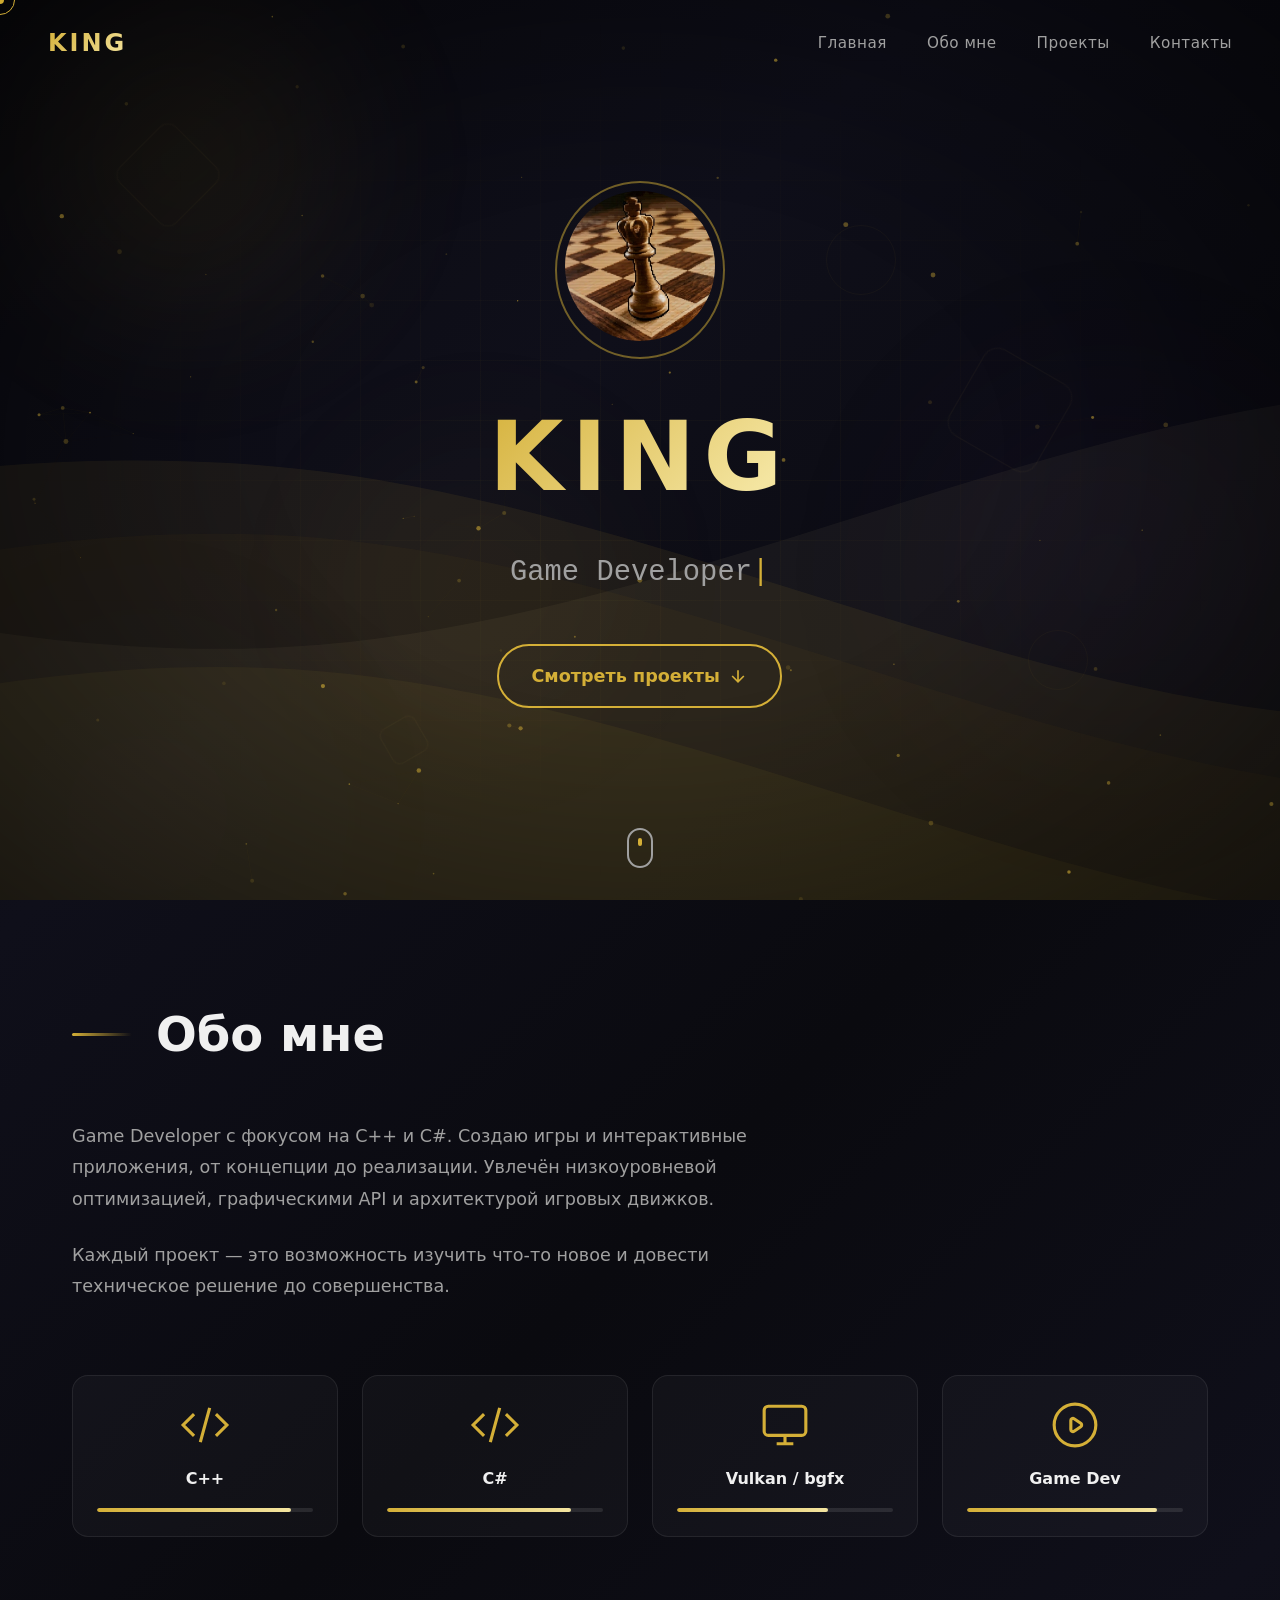
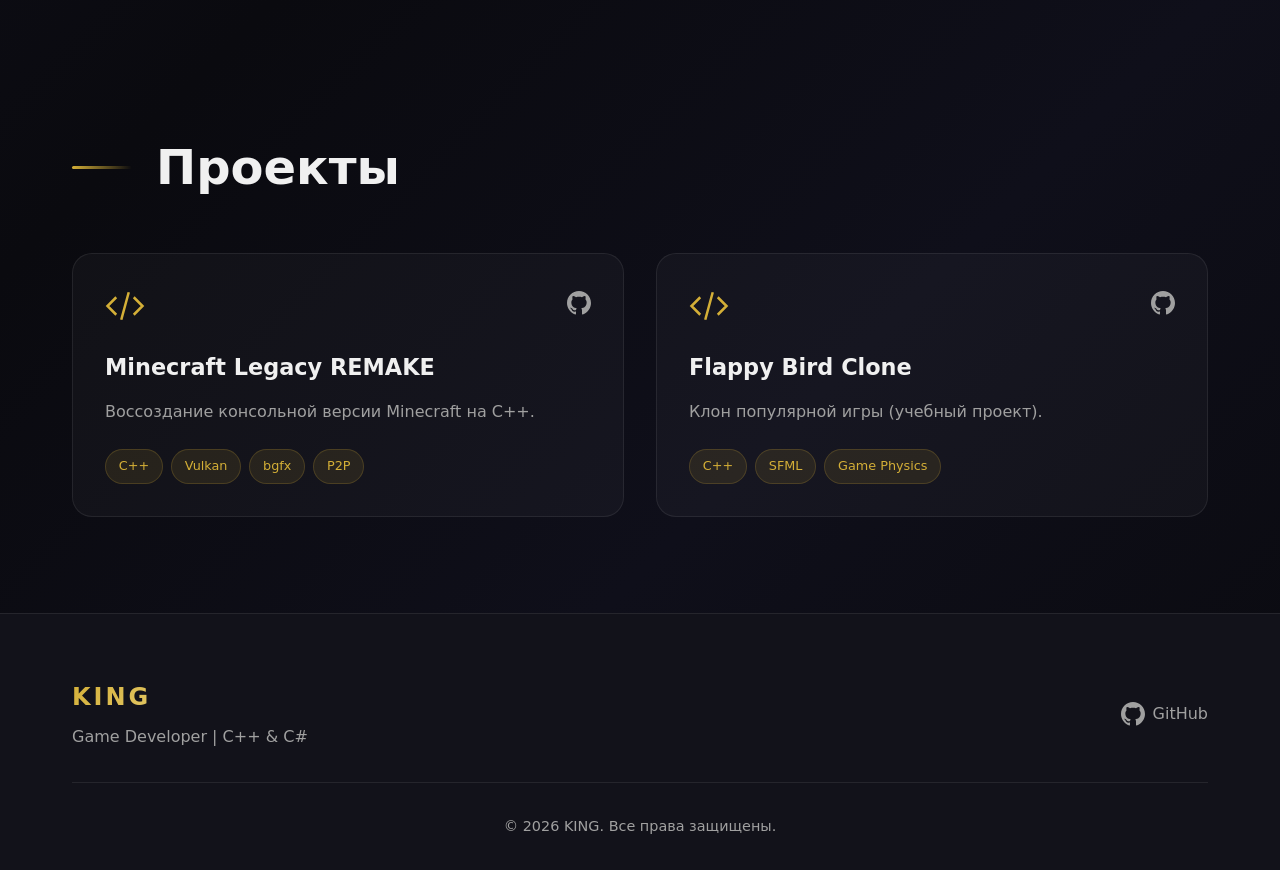
==== commit 7d92fd2e: "Fix avatar disappearing on fast scroll" ====
--- a/index.html
+++ b/index.html
@@ -87,7 +87,7 @@
         <div class="hero-content">
             <!-- Аватар с анимированным кольцом вокруг -->
             <div class="avatar-container">
-                <div class="avatar" id="main-avatar"></div>
+                <img src="assets/logo/KING.png" alt="KING" class="avatar" id="main-avatar">
                 <div class="avatar-ring"></div>
             </div>
             <h1 class="hero-title">KING</h1>
--- a/style.css
+++ b/style.css
@@ -567,11 +567,12 @@
     width: 150px;
     height: 150px;
     border-radius: 50%;
-    background-image: url('assets/logo/KING.png');
-    background-size: cover;
-    background-position: center;
+    object-fit: cover;
     position: relative;
     z-index: 2;
+    transform: translateZ(0);
+    backface-visibility: hidden;
+    -webkit-backface-visibility: hidden;
 }
 
 /* Пульсирующее кольцо вокруг аватара */
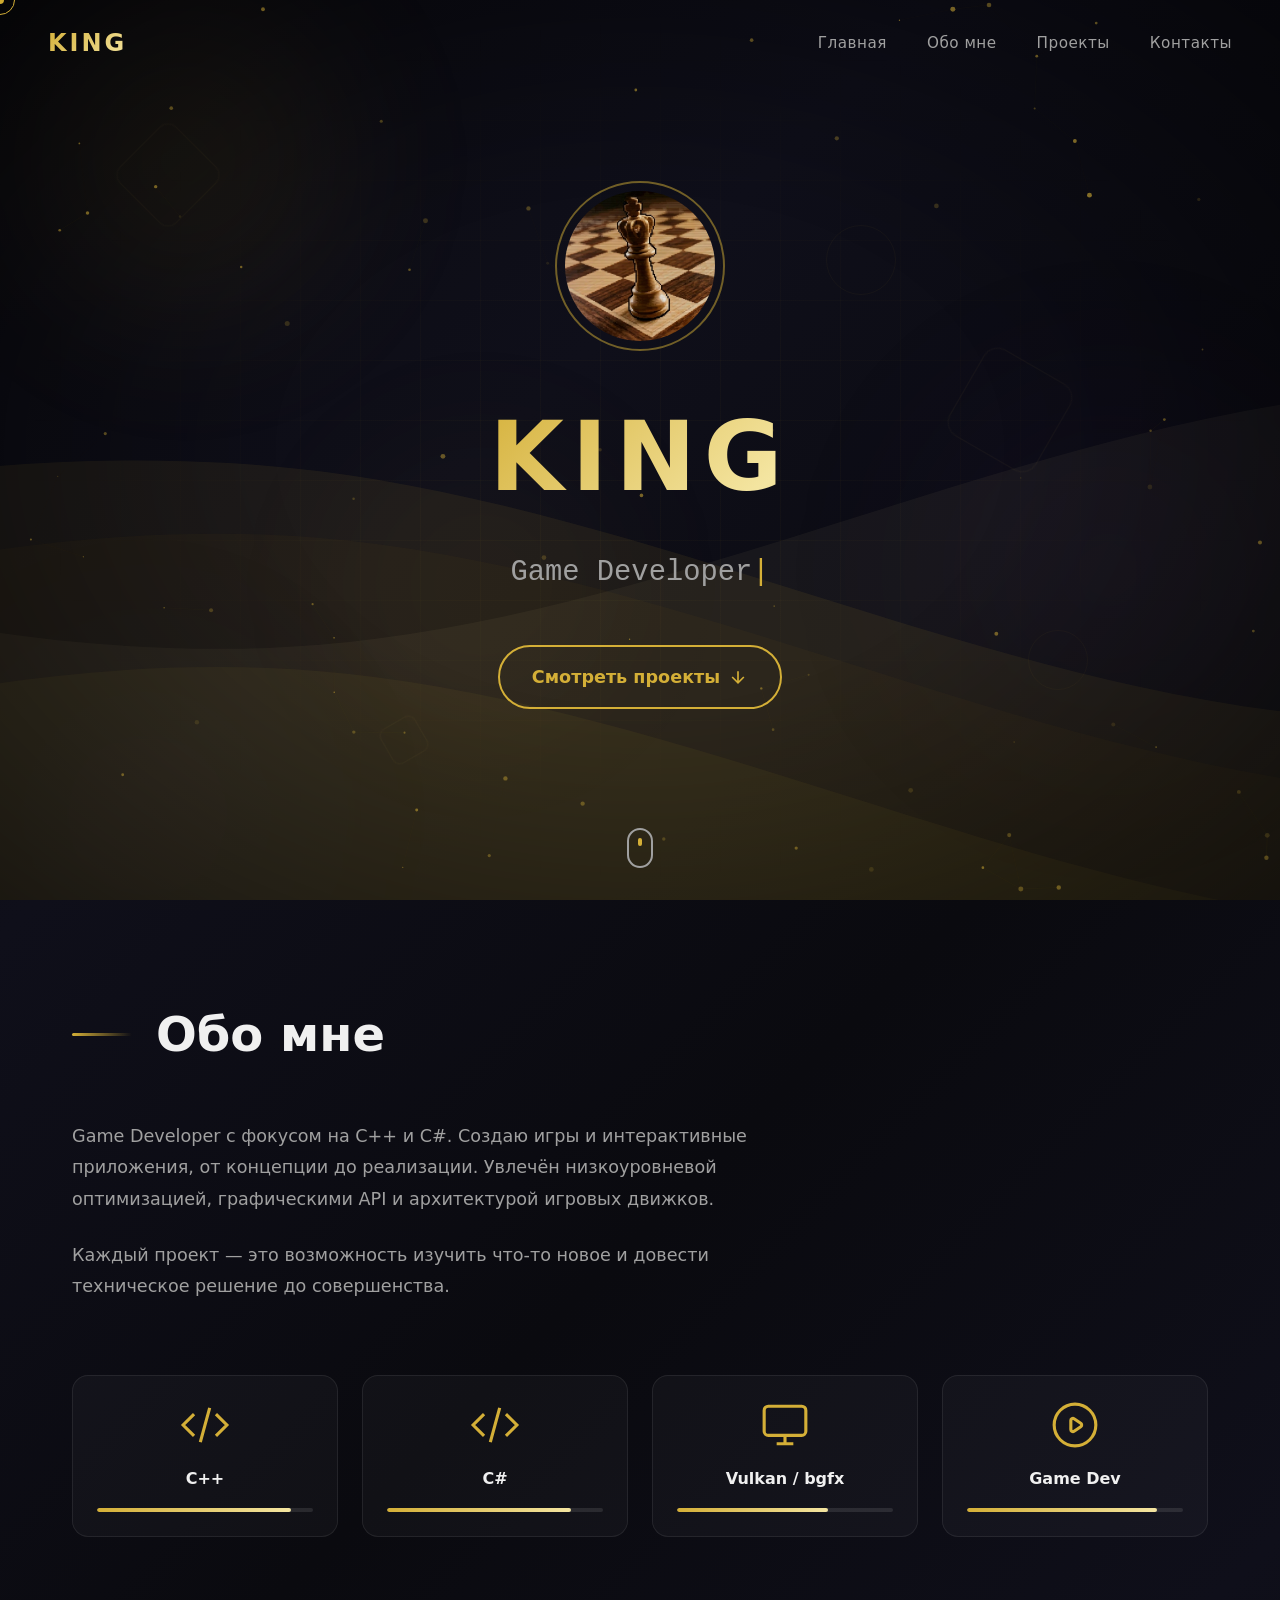
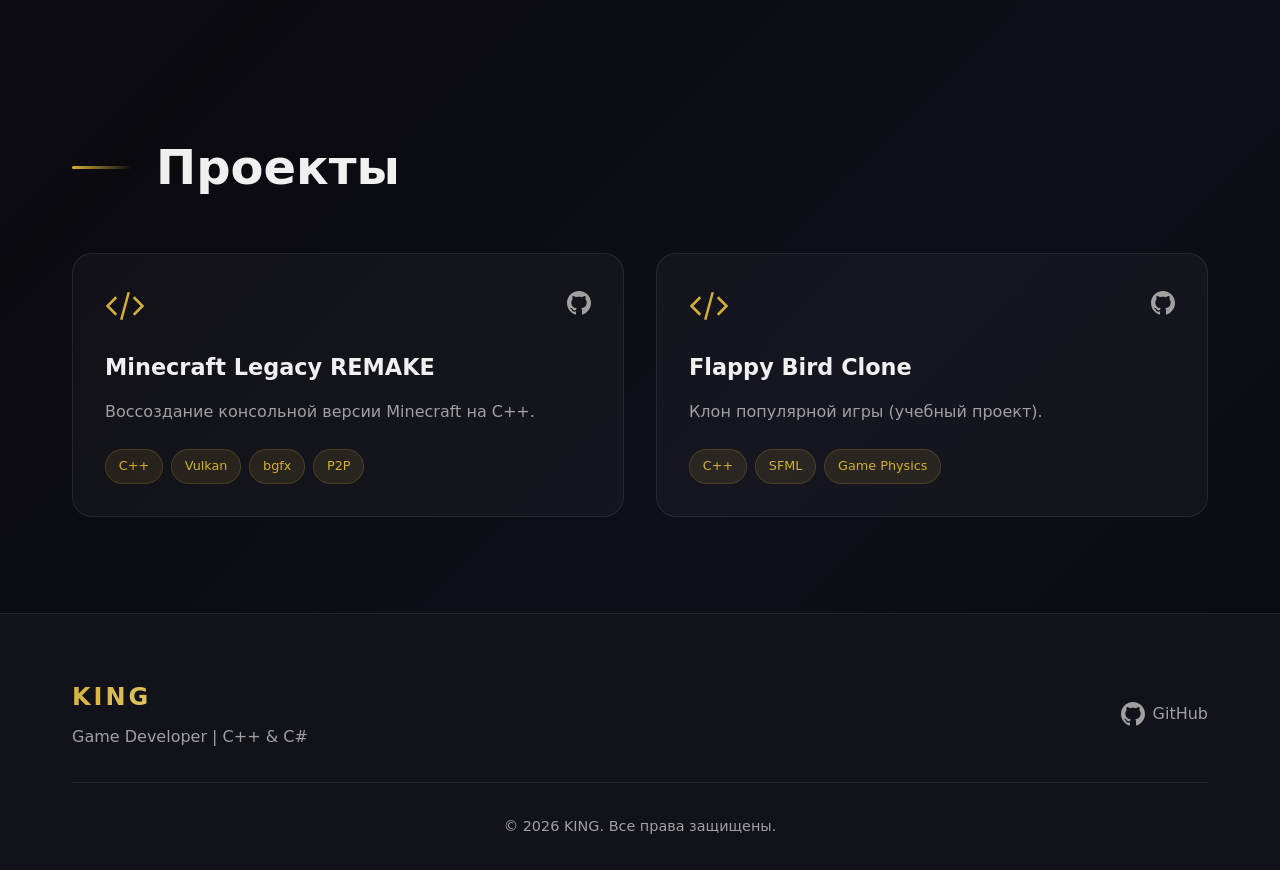
==== commit faf0671a: "Replace all files" ====
--- a/index.html
+++ b/index.html
@@ -7,6 +7,7 @@
     <meta name="viewport" content="width=device-width, initial-scale=1.0">
     <title>KING — Game Developer</title>
     <link rel="stylesheet" href="style.css">
+    <link rel="preload" as="image" href="assets/logo/KING.png">
 </head>
 <body>
 
@@ -87,7 +88,7 @@
         <div class="hero-content">
             <!-- Аватар с анимированным кольцом вокруг -->
             <div class="avatar-container">
-                <img src="assets/logo/KING.png" alt="KING" class="avatar" id="main-avatar">
+                <img src="assets/logo/KING.png" alt="KING" class="avatar" id="main-avatar" loading="eager" decoding="sync">
                 <div class="avatar-ring"></div>
             </div>
             <h1 class="hero-title">KING</h1>
@@ -178,30 +179,20 @@
         </div>
     </section>
 
-    <!-- ==================== СТРАНИЦА ПРОЕКТА (полноэкранная) ==================== -->
+    <!-- ==================== POPUP ПРОЕКТА ==================== -->
     <div class="project-page" id="project-page">
-        <!-- Панорамное фоновое изображение проекта -->
-        <div class="page-panorama" id="page-panorama"></div>
-        <!-- Затемняющий оверлей -->
-        <div class="page-overlay"></div>
-        <!-- Кнопка закрытия страницы проекта -->
-        <button class="page-close" onclick="closeProject()">
-            <svg viewBox="0 0 24 24" fill="none" stroke="currentColor" stroke-width="2">
-                <path d="M18 6L6 18M6 6l12 12"/>
-            </svg>
-        </button>
+        <div class="page-overlay" onclick="closeProject()"></div>
         <div class="page-content">
             <div class="page-inner">
+                <button class="page-close" onclick="closeProject()">
+                    <svg viewBox="0 0 24 24" fill="none" stroke="currentColor" stroke-width="2">
+                        <path d="M18 6L6 18M6 6l12 12"/>
+                    </svg>
+                </button>
+                <div class="page-preview" id="page-preview"></div>
                 <h1 class="page-title" id="page-title"></h1>
                 <p class="page-desc" id="page-desc"></p>
-                <!-- Скриншоты проекта (кликабельные, открываются в лайтбоксе) -->
-                <div class="page-screenshots" id="page-screenshots"></div>
-                <div class="page-tech">
-                    <h3>Технологии</h3>
-                    <div class="tech-tags" id="page-tech"></div>
-                </div>
-                <!-- Ссылка на GitHub репозиторий -->
-                <a href="#" class="page-github" id="page-github" target="_blank">
+                <a href="#" class="page-github" id="page-github" target="_blank" rel="noopener noreferrer">
                     <svg viewBox="0 0 24 24" fill="currentColor">
                         <path d="M12 0c-6.626 0-12 5.373-12 12 0 5.302 3.438 9.8 8.207 11.387.599.111.793-.261.793-.577v-2.234c-3.338.726-4.033-1.416-4.033-1.416-.546-1.387-1.333-1.756-1.333-1.756-1.089-.745.083-.729.083-.729 1.205.084 1.839 1.237 1.839 1.237 1.07 1.834 2.807 1.304 3.492.997.107-.775.418-1.305.762-1.604-2.665-.305-5.467-1.334-5.467-5.931 0-1.311.469-2.381 1.236-3.221-.124-.303-.535-1.524.117-3.176 0 0 1.008-.322 3.301 1.23.957-.266 1.983-.399 3.003-.404 1.02.005 2.047.138 3.006.404 2.291-1.552 3.297-1.23 3.297-1.23.653 1.653.242 2.874.118 3.176.77.84 1.235 1.911 1.235 3.221 0 4.609-2.807 5.624-5.479 5.921.43.372.823 1.102.823 2.222v3.293c0 .319.192.694.801.576 4.765-1.589 8.199-6.086 8.199-11.386 0-6.627-5.373-12-12-12z"/>
                     </svg>
@@ -278,13 +269,12 @@
                 shortDesc: 'Клон популярной игры (учебный проект).',
                 fullDesc: 'Разработка клона Flappy Bird. Изначально делался как проект для сдачи преподавателю. Акцент на физику прыжка и бесконечную генерацию труб.',
                 github: 'https://github.com/TheLER0N',
+                preview: '',
                 tech: ['C++', 'SFML', 'Game Physics'],
-                panorama: '',
                 theme: {
                     bg: '#1a2530',
                     accent: '#71c5cf',
-                },
-                screenshots: []
+                }
             }
         ];
 
@@ -297,8 +287,9 @@
         projects.forEach((proj, i) => {
             const card = document.createElement('div');
             card.className = 'project-card reveal';
-            card.style.transitionDelay = `${i * 0.1}s`;
-            card.innerHTML = `
+            card.style.setProperty('--reveal-delay', `${i * 0.1}s`);
+
+            const baseCardMarkup = `
                 <div class="card-glow"></div>
                 <div class="card-header">
                     <div class="card-icon">
@@ -306,7 +297,7 @@
                             <path d="M17.25 6.75L22.5 12l-5.25 5.25m-10.5 0L1.5 12l5.25-5.25m7.5-3l-4.5 16.5"/>
                         </svg>
                     </div>
-                    <a href="${proj.github}" target="_blank" class="card-github" onclick="event.stopPropagation()">
+                    <a href="${proj.github}" target="_blank" rel="noopener noreferrer" class="card-github" onclick="event.stopPropagation()">
                         <svg viewBox="0 0 24 24" fill="currentColor">
                             <path d="M12 0c-6.626 0-12 5.373-12 12 0 5.302 3.438 9.8 8.207 11.387.599.111.793-.261.793-.577v-2.234c-3.338.726-4.033-1.416-4.033-1.416-.546-1.387-1.333-1.756-1.333-1.756-1.089-.745.083-.729.083-.729 1.205.084 1.839 1.237 1.839 1.237 1.07 1.834 2.807 1.304 3.492.997.107-.775.418-1.305.762-1.604-2.665-.305-5.467-1.334-5.467-5.931 0-1.311.469-2.381 1.236-3.221-.124-.303-.535-1.524.117-3.176 0 0 1.008-.322 3.301 1.23.957-.266 1.983-.399 3.003-.404 1.02.005 2.047.138 3.006.404 2.291-1.552 3.297-1.23 3.297-1.23.653 1.653.242 2.874.118 3.176.77.84 1.235 1.911 1.235 3.221 0 4.609-2.807 5.624-5.479 5.921.43.372.823 1.102.823 2.222v3.293c0 .319.192.694.801.576 4.765-1.589 8.199-6.086 8.199-11.386 0-6.627-5.373-12-12-12z"/>
                         </svg>
@@ -319,7 +310,8 @@
                 </div>
             `;
 
-            // Если проект имеет отдельную страницу — делаем карточку ссылкой
+            card.innerHTML = baseCardMarkup;
+
             if (proj.isExternal) {
                 const link = document.createElement('a');
                 link.href = proj.pageUrl;
@@ -353,63 +345,44 @@
             card.style.transform = `perspective(1000px) rotateX(${rotateX}deg) rotateY(${rotateY}deg) translateY(-8px)`;
             // Свечение следует за курсором
             const glow = card.querySelector('.card-glow');
-            glow.style.background = `radial-gradient(circle at ${x}px ${y}px, rgba(212, 175, 55, 0.15), transparent 60%)`;
+            if (glow) {
+                glow.style.background = `radial-gradient(circle at ${x}px ${y}px, rgba(212, 175, 55, 0.15), transparent 60%)`;
+            }
         }
 
         function resetCardTilt(card) {
             card.style.transform = '';
             const glow = card.querySelector('.card-glow');
-            glow.style.background = 'transparent';
+            if (glow) {
+                glow.style.background = 'transparent';
+            }
         }
 
         // ==================== ОТКРЫТИЕ СТРАНИЦЫ ПРОЕКТА ====================
         function openProject(proj) {
-            // Устанавливаем акцентный цвет страницы проекта
             root.style.setProperty('--page-accent', proj.theme.accent);
 
-            // Выбираем панораму (10% шанс ночной для Minecraft)
-            let panoramaSrc;
-            if (typeof proj.panorama === 'object') {
-                panoramaSrc = Math.random() < 0.1 ? proj.panorama.night : proj.panorama.day;
-            } else if (proj.panorama) {
-                panoramaSrc = proj.panorama;
+            const previewContainer = document.getElementById('page-preview');
+            previewContainer.innerHTML = '';
+
+            if (proj.preview) {
+                const previewImg = document.createElement('img');
+                previewImg.src = proj.preview;
+                previewImg.className = 'page-preview-img';
+                previewImg.alt = `Превью ${proj.title}`;
+                previewImg.onerror = () => {
+                    previewContainer.innerHTML = '<div class="page-preview-placeholder">Фото проекта скоро появится</div>';
+                };
+                previewContainer.appendChild(previewImg);
             } else {
-                panoramaSrc = '';
-            }
-            if (panoramaSrc) {
-                document.getElementById('page-panorama').style.backgroundImage = `url('${panoramaSrc}')`;
-            }
+                previewContainer.innerHTML = '<div class="page-preview-placeholder">Фото проекта скоро появится</div>';
+            }
+
             document.getElementById('page-title').innerText = proj.title;
             document.getElementById('page-title').style.color = proj.theme.accent;
             document.getElementById('page-desc').innerText = proj.fullDesc;
             document.getElementById('page-github').href = proj.github;
 
-            // Рендерим теги технологий
-            const techContainer = document.getElementById('page-tech');
-            techContainer.innerHTML = proj.tech.map(t => `<span class="tag">${t}</span>`).join('');
-
-            // Рендерим скриншоты с обработкой ошибок
-            const screensContainer = document.getElementById('page-screenshots');
-            screensContainer.innerHTML = '';
-            if (proj.screenshots && proj.screenshots.length > 0) {
-                proj.screenshots.forEach(src => {
-                    const img = document.createElement('img');
-                    img.src = src;
-                    img.className = 'page-screenshot-img';
-                    img.alt = `Скриншот ${proj.title}`;
-                    img.onclick = () => openLightbox(src);
-                    // Если изображение не загрузилось — показываем заглушку
-                    img.onerror = () => {
-                        img.style.display = 'none';
-                        screensContainer.innerHTML += `<div class="page-screenshot-placeholder">Скриншот скоро появится</div>`;
-                    };
-                    screensContainer.appendChild(img);
-                });
-            } else {
-                screensContainer.innerHTML = `<div class="page-screenshot-placeholder">Скриншоты скоро появятся</div>`;
-            }
-
-            // Активируем страницу и блокируем прокрутку фона
             projectPage.classList.add('active');
             document.body.style.overflow = 'hidden';
         }
--- a/style.css
+++ b/style.css
@@ -545,15 +545,11 @@
     position: relative;
     z-index: 1;
     padding: 2rem;
-    transform: translateZ(0);
-    will-change: transform;
 }
 
 .hero-content {
     text-align: center;
     max-width: 800px;
-    transform: translateZ(0);
-    will-change: transform;
 }
 
 /* Контейнер аватара с кольцом */
@@ -568,11 +564,10 @@
     height: 150px;
     border-radius: 50%;
     object-fit: cover;
+    object-position: center;
+    display: block;
     position: relative;
     z-index: 2;
-    transform: translateZ(0);
-    backface-visibility: hidden;
-    -webkit-backface-visibility: hidden;
 }
 
 /* Пульсирующее кольцо вокруг аватара */
@@ -833,7 +828,12 @@
     position: relative;
     overflow: hidden;
     cursor: pointer;
-    transition: all var(--transition);
+    transition: border-color var(--transition), box-shadow var(--transition);
+}
+
+.project-card:hover {
+    border-color: var(--accent);
+    box-shadow: 0 15px 40px rgba(0, 0, 0, 0.3);
 }
 
 /* Для карточек-ссылок — hover-эффекты (tilt управляется через JS) */
@@ -913,7 +913,7 @@
     border: 1px solid rgba(212, 175, 55, 0.2);
 }
 
-/* ==================== СТРАНИЦА ПРОЕКТА ==================== */
+/* ==================== POPUP ПРОЕКТА ==================== */
 .project-page {
     position: fixed;
     inset: 0;
@@ -928,38 +928,29 @@
     pointer-events: all;
 }
 
-.page-panorama {
-    position: absolute;
-    inset: 0;
-    background-size: cover;
-    background-position: center;
-    background-repeat: no-repeat;
-}
-
 .page-overlay {
     position: absolute;
     inset: 0;
-    background: rgba(0, 0, 0, 0.75);
-    backdrop-filter: blur(12px);
-}
-
-/* Кнопка закрытия (вращается при наведении) */
+    background: rgba(0, 0, 0, 0.6);
+    backdrop-filter: blur(10px);
+}
+
 .page-close {
-    position: fixed;
-    top: 2rem;
-    right: 2rem;
-    width: 50px;
-    height: 50px;
-    background: rgba(255, 255, 255, 0.1);
-    border: 1px solid rgba(255, 255, 255, 0.2);
-    border-radius: 50%;
+    position: absolute;
+    top: 1rem;
+    right: 1rem;
+    width: 42px;
+    height: 42px;
+    background: rgba(255, 255, 255, 0.08);
+    border: 1px solid rgba(255, 255, 255, 0.12);
+    border-radius: 12px;
     color: white;
     cursor: pointer;
-    z-index: 10;
     display: flex;
     align-items: center;
     justify-content: center;
     transition: all 0.3s ease;
+    z-index: 2;
 }
 
 .page-close svg {
@@ -970,7 +961,7 @@
 .page-close:hover {
     background: var(--page-accent, var(--accent));
     border-color: var(--page-accent, var(--accent));
-    transform: rotate(90deg);
+    transform: translateY(-2px);
 }
 
 .page-content {
@@ -979,18 +970,23 @@
     display: flex;
     align-items: center;
     justify-content: center;
-    padding: 4rem 2rem;
-    overflow-y: auto;
-}
-
-/* Контент страницы с анимацией появления */
+    padding: 2rem;
+}
+
 .page-inner {
-    max-width: 900px;
+    max-width: 540px;
     width: 100%;
     text-align: center;
-    transform: translateY(30px);
+    transform: translateY(24px) scale(0.98);
     opacity: 0;
-    transition: transform 0.5s ease 0.15s, opacity 0.5s ease 0.15s;
+    transition: transform 0.35s ease 0.12s, opacity 0.35s ease 0.12s;
+    background: rgba(17, 22, 31, 0.72);
+    border: 1px solid rgba(255, 255, 255, 0.1);
+    border-radius: 24px;
+    box-shadow: 0 25px 80px rgba(0, 0, 0, 0.45);
+    backdrop-filter: blur(24px);
+    padding: 1.5rem;
+    position: relative;
 }
 
 .project-page.active .page-inner {
@@ -998,92 +994,61 @@
     opacity: 1;
 }
 
-.page-title {
-    font-size: clamp(2rem, 5vw, 3.5rem);
-    font-weight: 900;
-    margin-bottom: 1.5rem;
-    letter-spacing: 2px;
-}
-
-.page-desc {
-    font-size: 1.15rem;
-    color: var(--text-secondary);
-    line-height: 1.8;
-    margin-bottom: 2.5rem;
-    max-width: 700px;
-    margin-left: auto;
-    margin-right: auto;
-}
-
-/* Сетка скриншотов проекта */
-.page-screenshots {
-    display: grid;
-    grid-template-columns: repeat(auto-fit, minmax(260px, 1fr));
-    gap: 1.2rem;
-    margin-bottom: 2.5rem;
-}
-
-.page-screenshot-img {
+.page-preview {
     width: 100%;
     height: 220px;
+    border-radius: 18px;
+    overflow: hidden;
+    margin-bottom: 1.4rem;
+    background: rgba(255, 255, 255, 0.04);
+    border: 1px solid rgba(255, 255, 255, 0.08);
+}
+
+.page-preview-img {
+    width: 100%;
+    height: 100%;
     object-fit: cover;
-    border-radius: 14px;
-    border: 1px solid rgba(255, 255, 255, 0.1);
-    cursor: pointer;
-    transition: all 0.3s ease;
-}
-
-.page-screenshot-img:hover {
-    transform: scale(1.03);
-    border-color: var(--page-accent, var(--accent));
-    box-shadow: 0 12px 35px rgba(0, 0, 0, 0.5);
-}
-
-/* Заглушка для отсутствующего скриншота */
-.page-screenshot-placeholder {
+    display: block;
+}
+
+.page-preview-placeholder {
     width: 100%;
-    height: 220px;
-    background: rgba(255, 255, 255, 0.03);
-    border: 2px dashed rgba(255, 255, 255, 0.1);
-    border-radius: 14px;
+    height: 100%;
     display: flex;
     align-items: center;
     justify-content: center;
     color: var(--text-secondary);
-    font-size: 0.9rem;
-}
-
-.page-tech {
-    margin-bottom: 2rem;
-}
-
-.page-tech h3 {
-    font-size: 0.9rem;
-    text-transform: uppercase;
-    letter-spacing: 2px;
+    font-size: 0.95rem;
+    background:
+        linear-gradient(135deg, rgba(255, 255, 255, 0.03), rgba(255, 255, 255, 0.01)),
+        rgba(255, 255, 255, 0.02);
+}
+
+.page-title {
+    font-size: clamp(1.7rem, 4vw, 2.2rem);
+    font-weight: 800;
+    margin-bottom: 0.9rem;
+    letter-spacing: 1px;
+}
+
+.page-desc {
+    font-size: 1rem;
     color: var(--text-secondary);
-    margin-bottom: 1rem;
-}
-
-.page-tech .tech-tags {
-    display: flex;
-    flex-wrap: wrap;
-    gap: 0.5rem;
-    justify-content: center;
-}
-
-/* Кнопка перехода на GitHub */
+    line-height: 1.75;
+    margin-bottom: 1.5rem;
+}
+
 .page-github {
     display: inline-flex;
     align-items: center;
     gap: 0.6rem;
-    background: linear-gradient(135deg, var(--page-accent, var(--accent)), #c9a02e);
+    background: linear-gradient(135deg, var(--page-accent, var(--accent)), color-mix(in srgb, var(--page-accent, var(--accent)) 70%, white));
     color: var(--bg-primary);
-    padding: 1rem 2rem;
+    padding: 0.95rem 1.6rem;
     border-radius: 14px;
     text-decoration: none;
     font-weight: 700;
-    font-size: 1.05rem;
+    font-size: 1rem;
     transition: all 0.3s ease;
 }
 
@@ -1226,10 +1191,14 @@
     transform: translateY(0);
 }
 
+.project-card.visible {
+    transition: border-color var(--transition), box-shadow var(--transition);
+}
+
 /* ==================== АДАПТИВ (планшеты) ==================== */
 @media (max-width: 900px) {
     .page-content {
-        padding: 4rem 1.5rem;
+        padding: 1.5rem;
     }
 
     .page-inner {
@@ -1244,8 +1213,8 @@
         font-size: 1rem;
     }
 
-    .page-screenshots {
-        grid-template-columns: repeat(auto-fit, minmax(200px, 1fr));
+    .page-preview {
+        height: 200px;
     }
 }
 
@@ -1392,22 +1361,12 @@
     .page-desc {
         font-size: 0.95rem;
         line-height: 1.7;
-        margin-bottom: 2rem;
-    }
-
-    .page-screenshots {
-        grid-template-columns: 1fr;
-        gap: 0.8rem;
-        margin-bottom: 2rem;
-    }
-
-    .page-screenshot-img,
-    .page-screenshot-placeholder {
+        margin-bottom: 1.4rem;
+    }
+
+    .page-preview {
         height: 180px;
-    }
-
-    .page-tech h3 {
-        font-size: 0.8rem;
+        margin-bottom: 1.2rem;
     }
 
     .page-github {
@@ -1493,10 +1452,6 @@
         grid-template-columns: 1fr;
     }
 
-    .page-screenshots {
-        grid-template-columns: 1fr;
-    }
-
     .page-close {
         top: 0.8rem;
         right: 0.8rem;
@@ -1513,16 +1468,15 @@
         margin-bottom: 1rem;
     }
 
+    .page-preview {
+        height: 160px;
+    }
+
     .page-desc {
         font-size: 0.9rem;
         margin-bottom: 1.5rem;
     }
 
-    .page-screenshot-img,
-    .page-screenshot-placeholder {
-        height: 160px;
-    }
-
     .page-github {
         padding: 0.8rem 1.2rem;
         font-size: 0.95rem;
